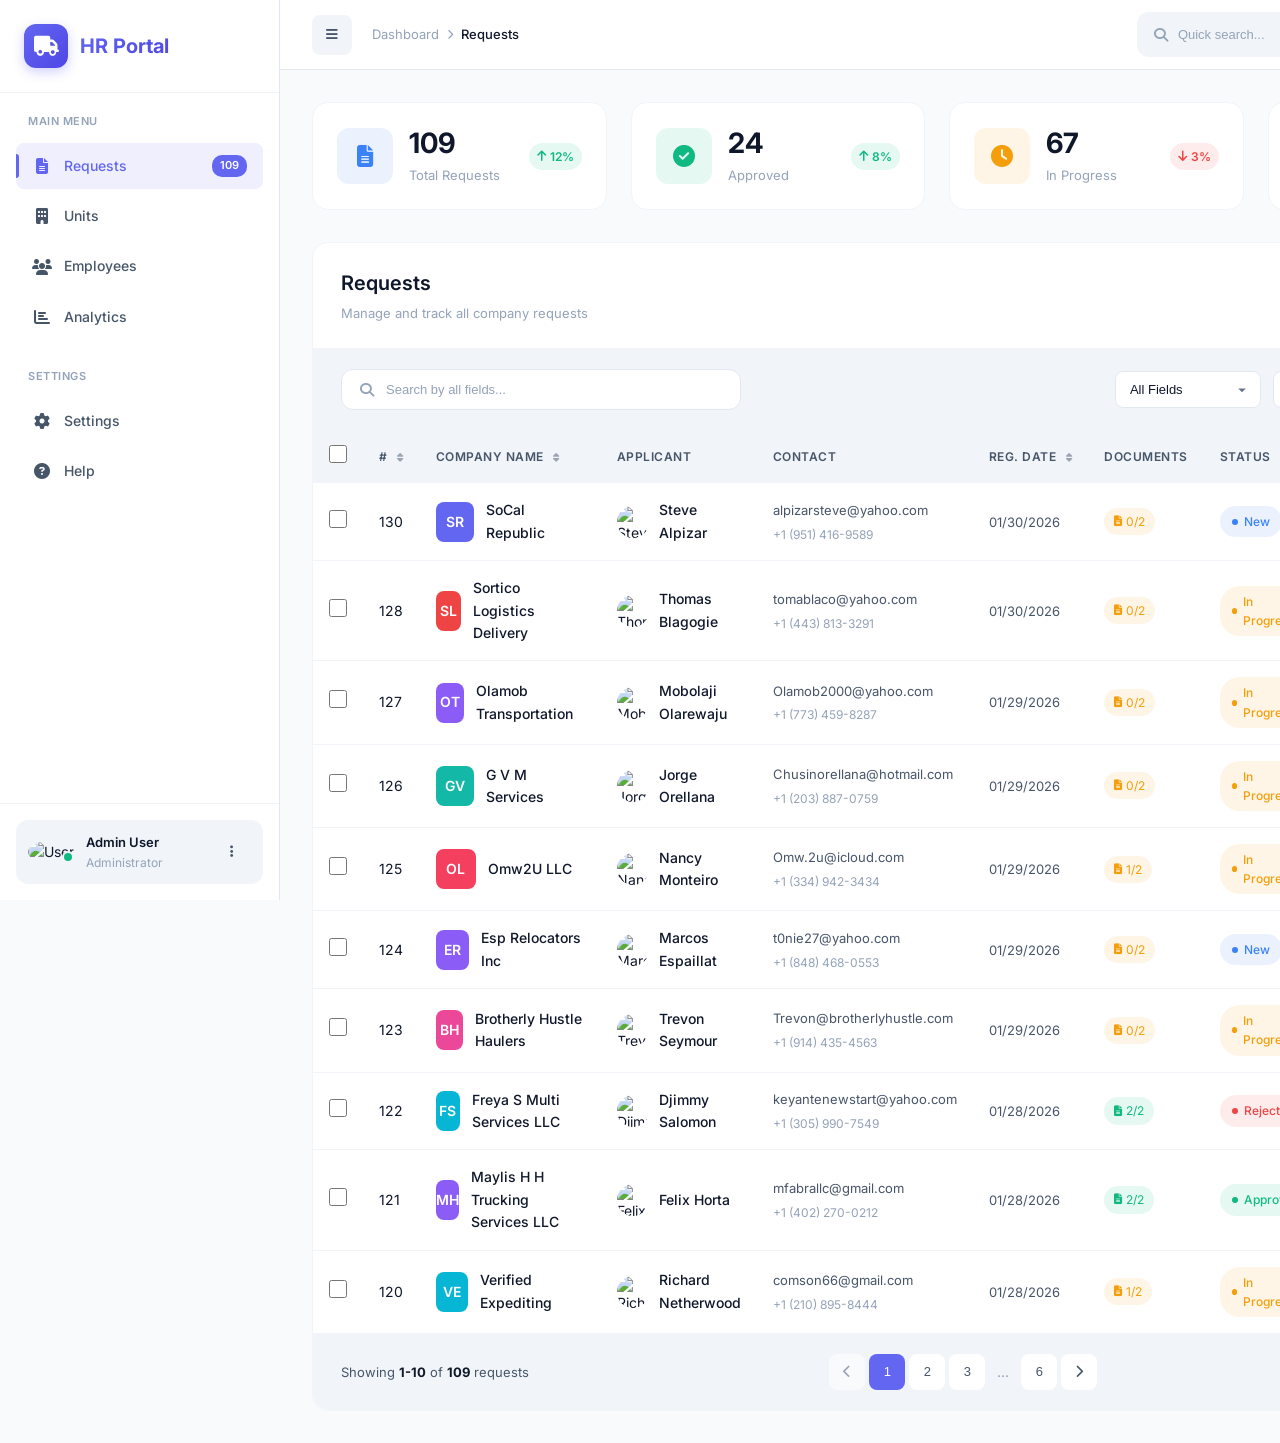
==== index.html @ 3c160573 "Add modern HR Portal UI redesign Created a beautiful, modern HR Portal interface with: - Responsive " ====
<!DOCTYPE html>
<html lang="ru">
<head>
    <meta charset="UTF-8">
    <meta name="viewport" content="width=device-width, initial-scale=1.0">
    <title>HR Portal - Requests Management</title>
    <link rel="stylesheet" href="styles.css">
    <link href="https://fonts.googleapis.com/css2?family=Inter:wght@300;400;500;600;700&display=swap" rel="stylesheet">
    <link rel="stylesheet" href="https://cdnjs.cloudflare.com/ajax/libs/font-awesome/6.4.0/css/all.min.css">
</head>
<body>
    <div class="app-container">
        <!-- Sidebar -->
        <aside class="sidebar">
            <div class="sidebar-header">
                <div class="logo">
                    <div class="logo-icon">
                        <i class="fas fa-truck"></i>
                    </div>
                    <span class="logo-text">HR Portal</span>
                </div>
            </div>

            <nav class="sidebar-nav">
                <div class="nav-section">
                    <span class="nav-section-title">Main Menu</span>
                    <a href="#" class="nav-item active">
                        <i class="fas fa-file-alt"></i>
                        <span>Requests</span>
                        <span class="nav-badge">109</span>
                    </a>
                    <a href="#" class="nav-item">
                        <i class="fas fa-building"></i>
                        <span>Units</span>
                    </a>
                    <a href="#" class="nav-item">
                        <i class="fas fa-users"></i>
                        <span>Employees</span>
                    </a>
                    <a href="#" class="nav-item">
                        <i class="fas fa-chart-bar"></i>
                        <span>Analytics</span>
                    </a>
                </div>

                <div class="nav-section">
                    <span class="nav-section-title">Settings</span>
                    <a href="#" class="nav-item">
                        <i class="fas fa-cog"></i>
                        <span>Settings</span>
                    </a>
                    <a href="#" class="nav-item">
                        <i class="fas fa-question-circle"></i>
                        <span>Help</span>
                    </a>
                </div>
            </nav>

            <div class="sidebar-footer">
                <div class="user-card">
                    <div class="user-avatar">
                        <img src="https://ui-avatars.com/api/?name=Admin+User&background=6366f1&color=fff" alt="User">
                        <span class="status-dot online"></span>
                    </div>
                    <div class="user-info">
                        <span class="user-name">Admin User</span>
                        <span class="user-role">Administrator</span>
                    </div>
                    <button class="btn-icon">
                        <i class="fas fa-ellipsis-v"></i>
                    </button>
                </div>
            </div>
        </aside>

        <!-- Main Content -->
        <main class="main-content">
            <!-- Header -->
            <header class="main-header">
                <div class="header-left">
                    <button class="btn-icon menu-toggle">
                        <i class="fas fa-bars"></i>
                    </button>
                    <div class="breadcrumb">
                        <span>Dashboard</span>
                        <i class="fas fa-chevron-right"></i>
                        <span class="current">Requests</span>
                    </div>
                </div>

                <div class="header-right">
                    <div class="header-search">
                        <i class="fas fa-search"></i>
                        <input type="text" placeholder="Quick search...">
                        <kbd>Ctrl+K</kbd>
                    </div>

                    <button class="btn-icon notification-btn">
                        <i class="fas fa-bell"></i>
                        <span class="notification-dot"></span>
                    </button>

                    <button class="btn-icon">
                        <i class="fas fa-moon"></i>
                    </button>
                </div>
            </header>

            <!-- Page Content -->
            <div class="page-content">
                <!-- Stats Cards -->
                <div class="stats-grid">
                    <div class="stat-card">
                        <div class="stat-icon blue">
                            <i class="fas fa-file-alt"></i>
                        </div>
                        <div class="stat-info">
                            <span class="stat-value">109</span>
                            <span class="stat-label">Total Requests</span>
                        </div>
                        <div class="stat-trend up">
                            <i class="fas fa-arrow-up"></i>
                            <span>12%</span>
                        </div>
                    </div>

                    <div class="stat-card">
                        <div class="stat-icon green">
                            <i class="fas fa-check-circle"></i>
                        </div>
                        <div class="stat-info">
                            <span class="stat-value">24</span>
                            <span class="stat-label">Approved</span>
                        </div>
                        <div class="stat-trend up">
                            <i class="fas fa-arrow-up"></i>
                            <span>8%</span>
                        </div>
                    </div>

                    <div class="stat-card">
                        <div class="stat-icon orange">
                            <i class="fas fa-clock"></i>
                        </div>
                        <div class="stat-info">
                            <span class="stat-value">67</span>
                            <span class="stat-label">In Progress</span>
                        </div>
                        <div class="stat-trend down">
                            <i class="fas fa-arrow-down"></i>
                            <span>3%</span>
                        </div>
                    </div>

                    <div class="stat-card">
                        <div class="stat-icon purple">
                            <i class="fas fa-star"></i>
                        </div>
                        <div class="stat-info">
                            <span class="stat-value">18</span>
                            <span class="stat-label">New Today</span>
                        </div>
                        <div class="stat-trend up">
                            <i class="fas fa-arrow-up"></i>
                            <span>24%</span>
                        </div>
                    </div>
                </div>

                <!-- Table Section -->
                <div class="table-section">
                    <div class="table-header">
                        <div class="table-title">
                            <h2>Requests</h2>
                            <span class="table-subtitle">Manage and track all company requests</span>
                        </div>

                        <div class="table-actions">
                            <button class="btn btn-secondary">
                                <i class="fas fa-download"></i>
                                Export
                            </button>
                            <button class="btn btn-primary">
                                <i class="fas fa-plus"></i>
                                Add Request
                            </button>
                        </div>
                    </div>

                    <!-- Filters -->
                    <div class="table-filters">
                        <div class="search-box">
                            <i class="fas fa-search"></i>
                            <input type="text" placeholder="Search by all fields..." id="searchInput">
                        </div>

                        <div class="filter-group">
                            <div class="filter-select">
                                <select id="fieldFilter">
                                    <option value="all">All Fields</option>
                                    <option value="company">Company Name</option>
                                    <option value="applicant">Applicant Name</option>
                                    <option value="email">Email</option>
                                    <option value="phone">Phone</option>
                                </select>
                            </div>

                            <div class="filter-select">
                                <select id="statusFilter">
                                    <option value="all">All Status</option>
                                    <option value="new">New</option>
                                    <option value="in-progress">In Progress</option>
                                    <option value="approved">Approved</option>
                                    <option value="rejected">Rejected</option>
                                </select>
                            </div>

                            <button class="btn btn-ghost">
                                <i class="fas fa-filter"></i>
                                More Filters
                            </button>
                        </div>
                    </div>

                    <!-- Table -->
                    <div class="table-container">
                        <table class="data-table">
                            <thead>
                                <tr>
                                    <th>
                                        <input type="checkbox" class="checkbox" id="selectAll">
                                    </th>
                                    <th class="sortable" data-sort="id">
                                        # <i class="fas fa-sort"></i>
                                    </th>
                                    <th class="sortable" data-sort="company">
                                        Company Name <i class="fas fa-sort"></i>
                                    </th>
                                    <th>Applicant</th>
                                    <th>Contact</th>
                                    <th class="sortable" data-sort="date">
                                        Reg. Date <i class="fas fa-sort"></i>
                                    </th>
                                    <th>Documents</th>
                                    <th>Status</th>
                                    <th>Assigned</th>
                                    <th>Actions</th>
                                </tr>
                            </thead>
                            <tbody id="tableBody">
                                <!-- Data will be inserted by JavaScript -->
                            </tbody>
                        </table>
                    </div>

                    <!-- Pagination -->
                    <div class="table-pagination">
                        <div class="pagination-info">
                            Showing <strong>1-10</strong> of <strong>109</strong> requests
                        </div>

                        <div class="pagination-controls">
                            <button class="btn-pagination" disabled>
                                <i class="fas fa-chevron-left"></i>
                            </button>
                            <button class="btn-pagination active">1</button>
                            <button class="btn-pagination">2</button>
                            <button class="btn-pagination">3</button>
                            <span class="pagination-ellipsis">...</span>
                            <button class="btn-pagination">6</button>
                            <button class="btn-pagination">
                                <i class="fas fa-chevron-right"></i>
                            </button>
                        </div>

                        <div class="pagination-per-page">
                            <span>Per page:</span>
                            <select>
                                <option>10</option>
                                <option>25</option>
                                <option>50</option>
                                <option>100</option>
                            </select>
                        </div>
                    </div>
                </div>
            </div>
        </main>
    </div>

    <script src="script.js"></script>
</body>
</html>
---- styles.css ----
/* ============================================
   HR Portal - Modern Design System
   ============================================ */

/* CSS Variables */
:root {
    /* Colors */
    --primary: #6366f1;
    --primary-light: #818cf8;
    --primary-dark: #4f46e5;
    --primary-bg: rgba(99, 102, 241, 0.1);

    --secondary: #64748b;
    --secondary-light: #94a3b8;
    --secondary-dark: #475569;

    --success: #10b981;
    --success-bg: rgba(16, 185, 129, 0.1);

    --warning: #f59e0b;
    --warning-bg: rgba(245, 158, 11, 0.1);

    --danger: #ef4444;
    --danger-bg: rgba(239, 68, 68, 0.1);

    --info: #3b82f6;
    --info-bg: rgba(59, 130, 246, 0.1);

    /* Neutrals */
    --bg-primary: #f8fafc;
    --bg-secondary: #ffffff;
    --bg-tertiary: #f1f5f9;

    --text-primary: #0f172a;
    --text-secondary: #475569;
    --text-tertiary: #94a3b8;

    --border-color: #e2e8f0;
    --border-light: #f1f5f9;

    /* Shadows */
    --shadow-sm: 0 1px 2px 0 rgba(0, 0, 0, 0.05);
    --shadow-md: 0 4px 6px -1px rgba(0, 0, 0, 0.1), 0 2px 4px -1px rgba(0, 0, 0, 0.06);
    --shadow-lg: 0 10px 15px -3px rgba(0, 0, 0, 0.1), 0 4px 6px -2px rgba(0, 0, 0, 0.05);
    --shadow-xl: 0 20px 25px -5px rgba(0, 0, 0, 0.1), 0 10px 10px -5px rgba(0, 0, 0, 0.04);

    /* Sizing */
    --sidebar-width: 280px;
    --header-height: 70px;
    --border-radius: 12px;
    --border-radius-sm: 8px;
    --border-radius-lg: 16px;

    /* Transitions */
    --transition-fast: 150ms ease;
    --transition-normal: 250ms ease;
    --transition-slow: 350ms ease;
}

/* Reset & Base */
*, *::before, *::after {
    margin: 0;
    padding: 0;
    box-sizing: border-box;
}

html {
    font-size: 14px;
    scroll-behavior: smooth;
}

body {
    font-family: 'Inter', -apple-system, BlinkMacSystemFont, 'Segoe UI', Roboto, sans-serif;
    background: var(--bg-primary);
    color: var(--text-primary);
    line-height: 1.6;
    -webkit-font-smoothing: antialiased;
    -moz-osx-font-smoothing: grayscale;
}

/* App Container */
.app-container {
    display: flex;
    min-height: 100vh;
}

/* ============================================
   Sidebar
   ============================================ */
.sidebar {
    width: var(--sidebar-width);
    background: var(--bg-secondary);
    border-right: 1px solid var(--border-color);
    display: flex;
    flex-direction: column;
    position: fixed;
    height: 100vh;
    z-index: 100;
    transition: transform var(--transition-normal);
}

.sidebar-header {
    padding: 24px;
    border-bottom: 1px solid var(--border-light);
}

.logo {
    display: flex;
    align-items: center;
    gap: 12px;
}

.logo-icon {
    width: 44px;
    height: 44px;
    background: linear-gradient(135deg, var(--primary), var(--primary-dark));
    border-radius: var(--border-radius);
    display: flex;
    align-items: center;
    justify-content: center;
    color: white;
    font-size: 20px;
    box-shadow: 0 4px 12px rgba(99, 102, 241, 0.3);
}

.logo-text {
    font-size: 20px;
    font-weight: 700;
    background: linear-gradient(135deg, var(--primary), var(--primary-dark));
    -webkit-background-clip: text;
    -webkit-text-fill-color: transparent;
    background-clip: text;
}

/* Sidebar Navigation */
.sidebar-nav {
    flex: 1;
    padding: 20px 16px;
    overflow-y: auto;
}

.nav-section {
    margin-bottom: 28px;
}

.nav-section-title {
    font-size: 11px;
    font-weight: 600;
    text-transform: uppercase;
    letter-spacing: 0.5px;
    color: var(--text-tertiary);
    padding: 0 12px;
    margin-bottom: 12px;
    display: block;
}

.nav-item {
    display: flex;
    align-items: center;
    gap: 12px;
    padding: 12px 16px;
    border-radius: var(--border-radius-sm);
    color: var(--text-secondary);
    text-decoration: none;
    font-weight: 500;
    transition: all var(--transition-fast);
    margin-bottom: 4px;
    position: relative;
}

.nav-item:hover {
    background: var(--bg-tertiary);
    color: var(--text-primary);
}

.nav-item.active {
    background: var(--primary-bg);
    color: var(--primary);
}

.nav-item.active::before {
    content: '';
    position: absolute;
    left: 0;
    top: 50%;
    transform: translateY(-50%);
    width: 3px;
    height: 24px;
    background: var(--primary);
    border-radius: 0 4px 4px 0;
}

.nav-item i {
    width: 20px;
    text-align: center;
    font-size: 16px;
}

.nav-badge {
    margin-left: auto;
    background: var(--primary);
    color: white;
    font-size: 11px;
    font-weight: 600;
    padding: 2px 8px;
    border-radius: 10px;
}

/* Sidebar Footer */
.sidebar-footer {
    padding: 16px;
    border-top: 1px solid var(--border-light);
}

.user-card {
    display: flex;
    align-items: center;
    gap: 12px;
    padding: 12px;
    background: var(--bg-tertiary);
    border-radius: var(--border-radius);
}

.user-avatar {
    position: relative;
}

.user-avatar img {
    width: 40px;
    height: 40px;
    border-radius: 50%;
    object-fit: cover;
}

.status-dot {
    position: absolute;
    bottom: 0;
    right: 0;
    width: 12px;
    height: 12px;
    border-radius: 50%;
    border: 2px solid var(--bg-tertiary);
}

.status-dot.online {
    background: var(--success);
}

.user-info {
    flex: 1;
    display: flex;
    flex-direction: column;
}

.user-name {
    font-weight: 600;
    font-size: 13px;
    color: var(--text-primary);
}

.user-role {
    font-size: 12px;
    color: var(--text-tertiary);
}

/* ============================================
   Main Content
   ============================================ */
.main-content {
    flex: 1;
    margin-left: var(--sidebar-width);
    min-height: 100vh;
    display: flex;
    flex-direction: column;
}

/* Main Header */
.main-header {
    height: var(--header-height);
    background: var(--bg-secondary);
    border-bottom: 1px solid var(--border-color);
    display: flex;
    align-items: center;
    justify-content: space-between;
    padding: 0 32px;
    position: sticky;
    top: 0;
    z-index: 50;
}

.header-left {
    display: flex;
    align-items: center;
    gap: 20px;
}

.menu-toggle {
    display: none;
}

.breadcrumb {
    display: flex;
    align-items: center;
    gap: 8px;
    font-size: 13px;
    color: var(--text-tertiary);
}

.breadcrumb i {
    font-size: 10px;
}

.breadcrumb .current {
    color: var(--text-primary);
    font-weight: 500;
}

.header-right {
    display: flex;
    align-items: center;
    gap: 12px;
}

.header-search {
    display: flex;
    align-items: center;
    gap: 10px;
    background: var(--bg-tertiary);
    padding: 10px 16px;
    border-radius: var(--border-radius);
    border: 1px solid transparent;
    transition: all var(--transition-fast);
}

.header-search:focus-within {
    background: var(--bg-secondary);
    border-color: var(--primary);
    box-shadow: 0 0 0 3px var(--primary-bg);
}

.header-search i {
    color: var(--text-tertiary);
}

.header-search input {
    border: none;
    background: none;
    outline: none;
    font-size: 13px;
    width: 200px;
    color: var(--text-primary);
}

.header-search input::placeholder {
    color: var(--text-tertiary);
}

.header-search kbd {
    background: var(--bg-secondary);
    border: 1px solid var(--border-color);
    padding: 2px 6px;
    border-radius: 4px;
    font-size: 11px;
    color: var(--text-tertiary);
}

/* Buttons */
.btn-icon {
    width: 40px;
    height: 40px;
    border: none;
    background: var(--bg-tertiary);
    border-radius: var(--border-radius-sm);
    color: var(--text-secondary);
    cursor: pointer;
    display: flex;
    align-items: center;
    justify-content: center;
    transition: all var(--transition-fast);
    position: relative;
}

.btn-icon:hover {
    background: var(--border-color);
    color: var(--text-primary);
}

.notification-btn .notification-dot {
    position: absolute;
    top: 8px;
    right: 8px;
    width: 8px;
    height: 8px;
    background: var(--danger);
    border-radius: 50%;
    border: 2px solid var(--bg-secondary);
}

.btn {
    display: inline-flex;
    align-items: center;
    gap: 8px;
    padding: 10px 20px;
    border-radius: var(--border-radius-sm);
    font-size: 13px;
    font-weight: 500;
    cursor: pointer;
    border: none;
    transition: all var(--transition-fast);
}

.btn-primary {
    background: linear-gradient(135deg, var(--primary), var(--primary-dark));
    color: white;
    box-shadow: 0 4px 12px rgba(99, 102, 241, 0.3);
}

.btn-primary:hover {
    transform: translateY(-1px);
    box-shadow: 0 6px 16px rgba(99, 102, 241, 0.4);
}

.btn-secondary {
    background: var(--bg-secondary);
    color: var(--text-secondary);
    border: 1px solid var(--border-color);
}

.btn-secondary:hover {
    background: var(--bg-tertiary);
    color: var(--text-primary);
}

.btn-ghost {
    background: transparent;
    color: var(--text-secondary);
}

.btn-ghost:hover {
    background: var(--bg-tertiary);
    color: var(--text-primary);
}

/* ============================================
   Page Content
   ============================================ */
.page-content {
    flex: 1;
    padding: 32px;
}

/* Stats Grid */
.stats-grid {
    display: grid;
    grid-template-columns: repeat(4, 1fr);
    gap: 24px;
    margin-bottom: 32px;
}

.stat-card {
    background: var(--bg-secondary);
    border-radius: var(--border-radius-lg);
    padding: 24px;
    display: flex;
    align-items: center;
    gap: 16px;
    border: 1px solid var(--border-light);
    transition: all var(--transition-fast);
}

.stat-card:hover {
    transform: translateY(-2px);
    box-shadow: var(--shadow-lg);
    border-color: transparent;
}

.stat-icon {
    width: 56px;
    height: 56px;
    border-radius: var(--border-radius);
    display: flex;
    align-items: center;
    justify-content: center;
    font-size: 22px;
}

.stat-icon.blue {
    background: var(--info-bg);
    color: var(--info);
}

.stat-icon.green {
    background: var(--success-bg);
    color: var(--success);
}

.stat-icon.orange {
    background: var(--warning-bg);
    color: var(--warning);
}

.stat-icon.purple {
    background: var(--primary-bg);
    color: var(--primary);
}

.stat-info {
    flex: 1;
    display: flex;
    flex-direction: column;
}

.stat-value {
    font-size: 28px;
    font-weight: 700;
    color: var(--text-primary);
    line-height: 1.2;
}

.stat-label {
    font-size: 13px;
    color: var(--text-tertiary);
    margin-top: 4px;
}

.stat-trend {
    display: flex;
    align-items: center;
    gap: 4px;
    font-size: 12px;
    font-weight: 600;
    padding: 4px 8px;
    border-radius: 20px;
}

.stat-trend.up {
    background: var(--success-bg);
    color: var(--success);
}

.stat-trend.down {
    background: var(--danger-bg);
    color: var(--danger);
}

/* ============================================
   Table Section
   ============================================ */
.table-section {
    background: var(--bg-secondary);
    border-radius: var(--border-radius-lg);
    border: 1px solid var(--border-light);
    overflow: hidden;
}

.table-header {
    display: flex;
    justify-content: space-between;
    align-items: center;
    padding: 24px 28px;
    border-bottom: 1px solid var(--border-light);
}

.table-title h2 {
    font-size: 20px;
    font-weight: 600;
    color: var(--text-primary);
}

.table-subtitle {
    font-size: 13px;
    color: var(--text-tertiary);
    margin-top: 4px;
    display: block;
}

.table-actions {
    display: flex;
    gap: 12px;
}

/* Filters */
.table-filters {
    display: flex;
    align-items: center;
    justify-content: space-between;
    padding: 20px 28px;
    background: var(--bg-tertiary);
    border-bottom: 1px solid var(--border-light);
}

.search-box {
    display: flex;
    align-items: center;
    gap: 12px;
    background: var(--bg-secondary);
    padding: 12px 18px;
    border-radius: var(--border-radius);
    border: 1px solid var(--border-color);
    flex: 1;
    max-width: 400px;
    transition: all var(--transition-fast);
}

.search-box:focus-within {
    border-color: var(--primary);
    box-shadow: 0 0 0 3px var(--primary-bg);
}

.search-box i {
    color: var(--text-tertiary);
}

.search-box input {
    border: none;
    background: none;
    outline: none;
    flex: 1;
    font-size: 13px;
    color: var(--text-primary);
}

.search-box input::placeholder {
    color: var(--text-tertiary);
}

.filter-group {
    display: flex;
    align-items: center;
    gap: 12px;
}

.filter-select select {
    padding: 10px 36px 10px 14px;
    border: 1px solid var(--border-color);
    border-radius: var(--border-radius-sm);
    background: var(--bg-secondary);
    font-size: 13px;
    color: var(--text-primary);
    cursor: pointer;
    appearance: none;
    background-image: url("data:image/svg+xml,%3Csvg xmlns='http://www.w3.org/2000/svg' width='12' height='12' fill='%2364748b' viewBox='0 0 16 16'%3E%3Cpath d='M8 11L3 6h10l-5 5z'/%3E%3C/svg%3E");
    background-repeat: no-repeat;
    background-position: right 12px center;
    transition: all var(--transition-fast);
}

.filter-select select:hover {
    border-color: var(--primary);
}

.filter-select select:focus {
    outline: none;
    border-color: var(--primary);
    box-shadow: 0 0 0 3px var(--primary-bg);
}

/* Table */
.table-container {
    overflow-x: auto;
}

.data-table {
    width: 100%;
    border-collapse: collapse;
}

.data-table th {
    background: var(--bg-tertiary);
    padding: 14px 16px;
    text-align: left;
    font-weight: 600;
    font-size: 12px;
    color: var(--text-secondary);
    text-transform: uppercase;
    letter-spacing: 0.5px;
    white-space: nowrap;
    border-bottom: 1px solid var(--border-light);
}

.data-table th.sortable {
    cursor: pointer;
    user-select: none;
    transition: color var(--transition-fast);
}

.data-table th.sortable:hover {
    color: var(--primary);
}

.data-table th.sortable i {
    margin-left: 6px;
    font-size: 10px;
    opacity: 0.5;
}

.data-table td {
    padding: 16px;
    border-bottom: 1px solid var(--border-light);
    vertical-align: middle;
}

.data-table tbody tr {
    transition: background var(--transition-fast);
}

.data-table tbody tr:hover {
    background: var(--bg-tertiary);
}

.data-table tbody tr:last-child td {
    border-bottom: none;
}

/* Checkbox */
.checkbox {
    width: 18px;
    height: 18px;
    border: 2px solid var(--border-color);
    border-radius: 4px;
    cursor: pointer;
    accent-color: var(--primary);
}

/* Company Cell */
.company-cell {
    display: flex;
    align-items: center;
    gap: 12px;
}

.company-avatar {
    width: 40px;
    height: 40px;
    border-radius: var(--border-radius-sm);
    display: flex;
    align-items: center;
    justify-content: center;
    font-weight: 600;
    font-size: 14px;
    color: white;
}

.company-name {
    font-weight: 500;
    color: var(--text-primary);
}

/* Applicant Cell */
.applicant-cell {
    display: flex;
    align-items: center;
    gap: 10px;
}

.applicant-avatar {
    width: 32px;
    height: 32px;
    border-radius: 50%;
    object-fit: cover;
}

.applicant-name {
    font-weight: 500;
    color: var(--text-primary);
}

/* Contact Cell */
.contact-cell {
    display: flex;
    flex-direction: column;
    gap: 4px;
}

.contact-email {
    font-size: 13px;
    color: var(--text-secondary);
}

.contact-phone {
    font-size: 12px;
    color: var(--text-tertiary);
}

/* Date Cell */
.date-cell {
    color: var(--text-secondary);
    font-size: 13px;
}

/* Documents Cell */
.docs-cell {
    display: flex;
    align-items: center;
    gap: 8px;
}

.docs-badge {
    display: flex;
    align-items: center;
    gap: 4px;
    padding: 4px 10px;
    background: var(--bg-tertiary);
    border-radius: 20px;
    font-size: 12px;
    color: var(--text-secondary);
}

.docs-badge i {
    font-size: 11px;
}

.docs-badge.complete {
    background: var(--success-bg);
    color: var(--success);
}

.docs-badge.incomplete {
    background: var(--warning-bg);
    color: var(--warning);
}

/* Status Badge */
.status-badge {
    display: inline-flex;
    align-items: center;
    gap: 6px;
    padding: 6px 12px;
    border-radius: 20px;
    font-size: 12px;
    font-weight: 500;
}

.status-badge.new {
    background: var(--info-bg);
    color: var(--info);
}

.status-badge.in-progress {
    background: var(--warning-bg);
    color: var(--warning);
}

.status-badge.approved {
    background: var(--success-bg);
    color: var(--success);
}

.status-badge.rejected {
    background: var(--danger-bg);
    color: var(--danger);
}

.status-badge .status-dot {
    width: 6px;
    height: 6px;
    border-radius: 50%;
    background: currentColor;
    position: static;
    border: none;
}

/* Assigned Cell */
.assigned-cell {
    display: flex;
    align-items: center;
}

.assigned-avatar {
    width: 28px;
    height: 28px;
    border-radius: 50%;
    border: 2px solid var(--bg-secondary);
    margin-left: -8px;
}

.assigned-avatar:first-child {
    margin-left: 0;
}

.assigned-badge {
    display: flex;
    align-items: center;
    gap: 4px;
    font-size: 11px;
    font-weight: 600;
    padding: 4px 8px;
    border-radius: 20px;
}

.assigned-badge.ba {
    background: var(--info-bg);
    color: var(--info);
}

.assigned-badge.kd {
    background: var(--success-bg);
    color: var(--success);
}

/* Actions */
.actions-cell {
    display: flex;
    align-items: center;
    gap: 4px;
}

.action-btn {
    width: 32px;
    height: 32px;
    border: none;
    background: transparent;
    border-radius: var(--border-radius-sm);
    color: var(--text-tertiary);
    cursor: pointer;
    display: flex;
    align-items: center;
    justify-content: center;
    transition: all var(--transition-fast);
}

.action-btn:hover {
    background: var(--bg-tertiary);
    color: var(--primary);
}

.action-btn.delete:hover {
    background: var(--danger-bg);
    color: var(--danger);
}

/* Pagination */
.table-pagination {
    display: flex;
    align-items: center;
    justify-content: space-between;
    padding: 20px 28px;
    border-top: 1px solid var(--border-light);
    background: var(--bg-tertiary);
}

.pagination-info {
    font-size: 13px;
    color: var(--text-secondary);
}

.pagination-info strong {
    color: var(--text-primary);
}

.pagination-controls {
    display: flex;
    align-items: center;
    gap: 4px;
}

.btn-pagination {
    min-width: 36px;
    height: 36px;
    border: none;
    background: var(--bg-secondary);
    border-radius: var(--border-radius-sm);
    color: var(--text-secondary);
    font-size: 13px;
    font-weight: 500;
    cursor: pointer;
    display: flex;
    align-items: center;
    justify-content: center;
    transition: all var(--transition-fast);
}

.btn-pagination:hover:not(:disabled) {
    background: var(--primary-bg);
    color: var(--primary);
}

.btn-pagination.active {
    background: var(--primary);
    color: white;
}

.btn-pagination:disabled {
    opacity: 0.5;
    cursor: not-allowed;
}

.pagination-ellipsis {
    padding: 0 8px;
    color: var(--text-tertiary);
}

.pagination-per-page {
    display: flex;
    align-items: center;
    gap: 8px;
    font-size: 13px;
    color: var(--text-secondary);
}

.pagination-per-page select {
    padding: 6px 12px;
    border: 1px solid var(--border-color);
    border-radius: var(--border-radius-sm);
    background: var(--bg-secondary);
    font-size: 13px;
    cursor: pointer;
}

/* ============================================
   Responsive Design
   ============================================ */
@media (max-width: 1200px) {
    .stats-grid {
        grid-template-columns: repeat(2, 1fr);
    }
}

@media (max-width: 992px) {
    .sidebar {
        transform: translateX(-100%);
    }

    .sidebar.open {
        transform: translateX(0);
    }

    .main-content {
        margin-left: 0;
    }

    .menu-toggle {
        display: flex;
    }

    .header-search {
        display: none;
    }
}

@media (max-width: 768px) {
    .stats-grid {
        grid-template-columns: 1fr;
    }

    .table-header {
        flex-direction: column;
        align-items: flex-start;
        gap: 16px;
    }

    .table-filters {
        flex-direction: column;
        gap: 16px;
    }

    .search-box {
        max-width: 100%;
    }

    .filter-group {
        flex-wrap: wrap;
    }

    .table-pagination {
        flex-direction: column;
        gap: 16px;
        text-align: center;
    }
}

/* ============================================
   Animations
   ============================================ */
@keyframes fadeIn {
    from {
        opacity: 0;
        transform: translateY(10px);
    }
    to {
        opacity: 1;
        transform: translateY(0);
    }
}

.stat-card,
.table-section {
    animation: fadeIn 0.4s ease-out;
}

.data-table tbody tr {
    animation: fadeIn 0.3s ease-out;
}

.data-table tbody tr:nth-child(1) { animation-delay: 0.05s; }
.data-table tbody tr:nth-child(2) { animation-delay: 0.1s; }
.data-table tbody tr:nth-child(3) { animation-delay: 0.15s; }
.data-table tbody tr:nth-child(4) { animation-delay: 0.2s; }
.data-table tbody tr:nth-child(5) { animation-delay: 0.25s; }
.data-table tbody tr:nth-child(6) { animation-delay: 0.3s; }
.data-table tbody tr:nth-child(7) { animation-delay: 0.35s; }
.data-table tbody tr:nth-child(8) { animation-delay: 0.4s; }
.data-table tbody tr:nth-child(9) { animation-delay: 0.45s; }
.data-table tbody tr:nth-child(10) { animation-delay: 0.5s; }

/* Skeleton Loading */
.skeleton {
    background: linear-gradient(90deg, var(--bg-tertiary) 25%, var(--border-light) 50%, var(--bg-tertiary) 75%);
    background-size: 200% 100%;
    animation: shimmer 1.5s infinite;
    border-radius: 4px;
}

@keyframes shimmer {
    0% {
        background-position: 200% 0;
    }
    100% {
        background-position: -200% 0;
    }
}

/* Tooltip */
[data-tooltip] {
    position: relative;
}

[data-tooltip]::after {
    content: attr(data-tooltip);
    position: absolute;
    bottom: 100%;
    left: 50%;
    transform: translateX(-50%);
    padding: 6px 10px;
    background: var(--text-primary);
    color: white;
    font-size: 11px;
    border-radius: 4px;
    white-space: nowrap;
    opacity: 0;
    visibility: hidden;
    transition: all var(--transition-fast);
}

[data-tooltip]:hover::after {
    opacity: 1;
    visibility: visible;
    bottom: calc(100% + 8px);
}
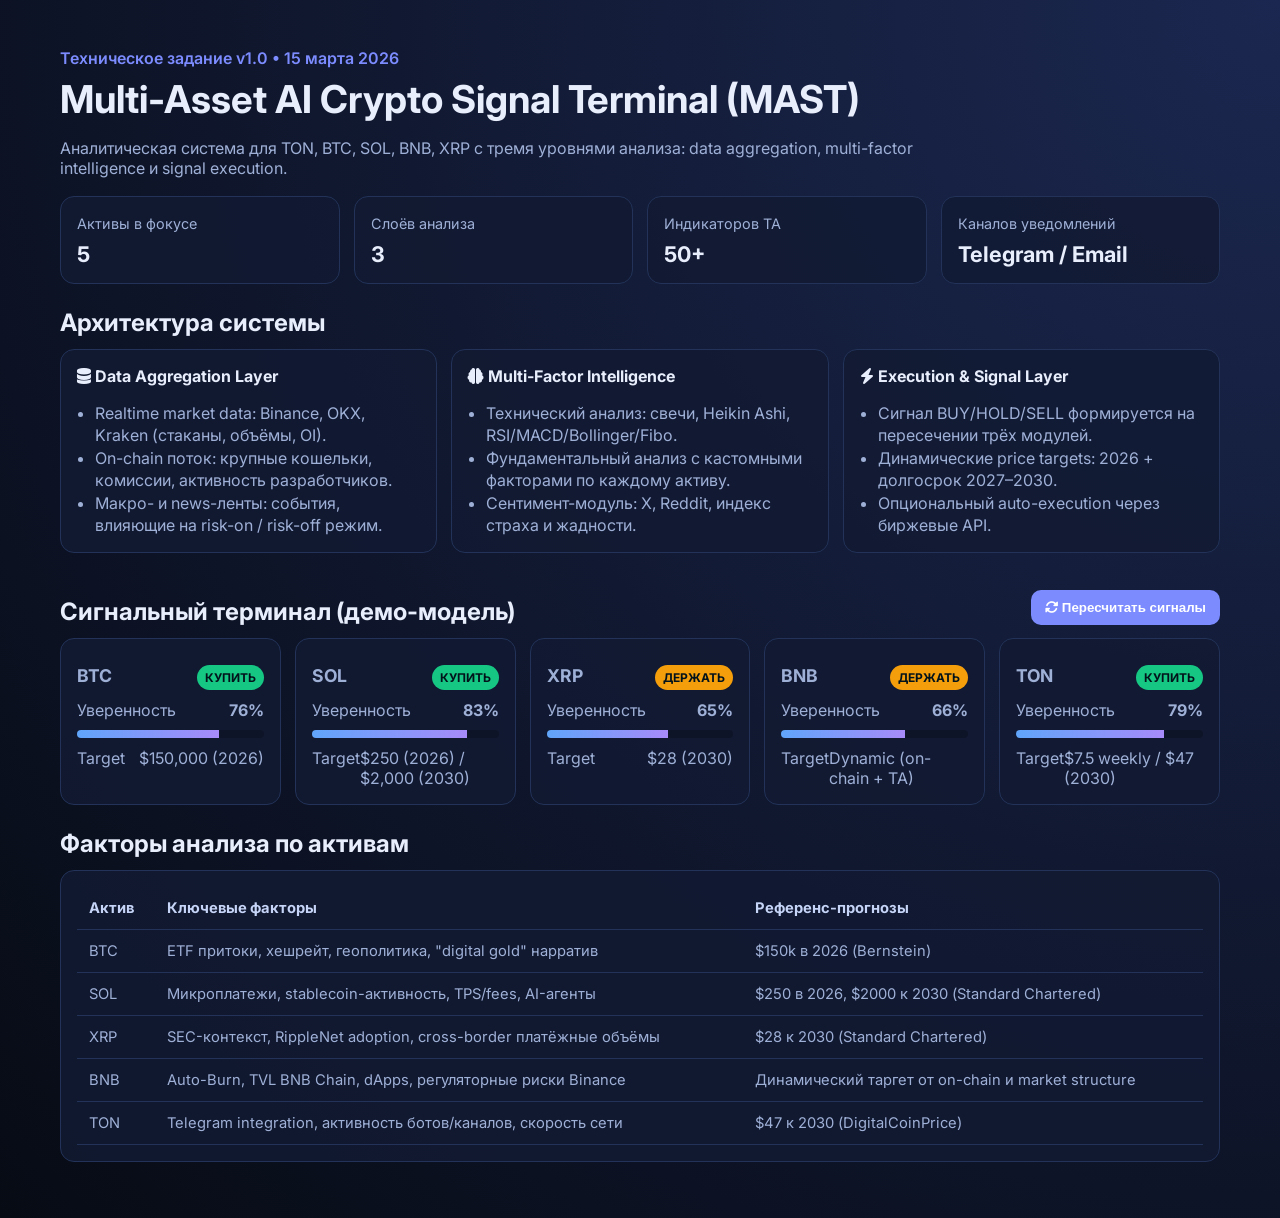
==== commit e9e83e91: "feat: add MAST crypto signal terminal specification UI" ====
--- a/index.html
+++ b/index.html
@@ -1,293 +1,121 @@
 <!DOCTYPE html>
 <html lang="ru">
 <head>
-    <meta charset="UTF-8">
-    <meta name="viewport" content="width=device-width, initial-scale=1.0">
-    <title>HR Portal - Requests Management</title>
-    <link rel="stylesheet" href="styles.css">
-    <link href="https://fonts.googleapis.com/css2?family=Inter:wght@300;400;500;600;700&display=swap" rel="stylesheet">
-    <link rel="stylesheet" href="https://cdnjs.cloudflare.com/ajax/libs/font-awesome/6.4.0/css/all.min.css">
+  <meta charset="UTF-8">
+  <meta name="viewport" content="width=device-width, initial-scale=1.0">
+  <title>MAST — Multi-Asset AI Crypto Signal Terminal</title>
+  <link rel="stylesheet" href="styles.css">
+  <link href="https://fonts.googleapis.com/css2?family=Inter:wght@400;500;600;700;800&display=swap" rel="stylesheet">
+  <link rel="stylesheet" href="https://cdnjs.cloudflare.com/ajax/libs/font-awesome/6.4.0/css/all.min.css">
 </head>
 <body>
-    <div class="app-container">
-        <!-- Sidebar -->
-        <aside class="sidebar">
-            <div class="sidebar-header">
-                <div class="logo">
-                    <div class="logo-icon">
-                        <i class="fas fa-truck"></i>
-                    </div>
-                    <span class="logo-text">HR Portal</span>
-                </div>
-            </div>
+  <div class="container">
+    <header class="hero">
+      <p class="eyebrow">Техническое задание v1.0 • 15 марта 2026</p>
+      <h1>Multi-Asset AI Crypto Signal Terminal (MAST)</h1>
+      <p class="subtitle">Аналитическая система для TON, BTC, SOL, BNB, XRP с тремя уровнями анализа: data aggregation, multi-factor intelligence и signal execution.</p>
+    </header>
 
-            <nav class="sidebar-nav">
-                <div class="nav-section">
-                    <span class="nav-section-title">Main Menu</span>
-                    <a href="#" class="nav-item active">
-                        <i class="fas fa-file-alt"></i>
-                        <span>Requests</span>
-                        <span class="nav-badge">109</span>
-                    </a>
-                    <a href="#" class="nav-item">
-                        <i class="fas fa-building"></i>
-                        <span>Units</span>
-                    </a>
-                    <a href="#" class="nav-item">
-                        <i class="fas fa-users"></i>
-                        <span>Employees</span>
-                    </a>
-                    <a href="#" class="nav-item">
-                        <i class="fas fa-chart-bar"></i>
-                        <span>Analytics</span>
-                    </a>
-                </div>
+    <section class="grid stats" aria-label="Ключевые метрики">
+      <article class="card metric">
+        <span>Активы в фокусе</span>
+        <strong>5</strong>
+      </article>
+      <article class="card metric">
+        <span>Слоёв анализа</span>
+        <strong>3</strong>
+      </article>
+      <article class="card metric">
+        <span>Индикаторов TA</span>
+        <strong>50+</strong>
+      </article>
+      <article class="card metric">
+        <span>Каналов уведомлений</span>
+        <strong>Telegram / Email</strong>
+      </article>
+    </section>
 
-                <div class="nav-section">
-                    <span class="nav-section-title">Settings</span>
-                    <a href="#" class="nav-item">
-                        <i class="fas fa-cog"></i>
-                        <span>Settings</span>
-                    </a>
-                    <a href="#" class="nav-item">
-                        <i class="fas fa-question-circle"></i>
-                        <span>Help</span>
-                    </a>
-                </div>
-            </nav>
+    <section class="section">
+      <h2>Архитектура системы</h2>
+      <div class="grid architecture">
+        <article class="card">
+          <h3><i class="fas fa-database"></i> Data Aggregation Layer</h3>
+          <ul>
+            <li>Realtime market data: Binance, OKX, Kraken (стаканы, объёмы, OI).</li>
+            <li>On-chain поток: крупные кошельки, комиссии, активность разработчиков.</li>
+            <li>Макро- и news-ленты: события, влияющие на risk-on / risk-off режим.</li>
+          </ul>
+        </article>
+        <article class="card">
+          <h3><i class="fas fa-brain"></i> Multi-Factor Intelligence</h3>
+          <ul>
+            <li>Технический анализ: свечи, Heikin Ashi, RSI/MACD/Bollinger/Fibo.</li>
+            <li>Фундаментальный анализ с кастомными факторами по каждому активу.</li>
+            <li>Сентимент-модуль: X, Reddit, индекс страха и жадности.</li>
+          </ul>
+        </article>
+        <article class="card">
+          <h3><i class="fas fa-bolt"></i> Execution & Signal Layer</h3>
+          <ul>
+            <li>Сигнал BUY/HOLD/SELL формируется на пересечении трёх модулей.</li>
+            <li>Динамические price targets: 2026 + долгосрок 2027–2030.</li>
+            <li>Опциональный auto-execution через биржевые API.</li>
+          </ul>
+        </article>
+      </div>
+    </section>
 
-            <div class="sidebar-footer">
-                <div class="user-card">
-                    <div class="user-avatar">
-                        <img src="https://ui-avatars.com/api/?name=Admin+User&background=6366f1&color=fff" alt="User">
-                        <span class="status-dot online"></span>
-                    </div>
-                    <div class="user-info">
-                        <span class="user-name">Admin User</span>
-                        <span class="user-role">Administrator</span>
-                    </div>
-                    <button class="btn-icon">
-                        <i class="fas fa-ellipsis-v"></i>
-                    </button>
-                </div>
-            </div>
-        </aside>
+    <section class="section">
+      <div class="section-head">
+        <h2>Сигнальный терминал (демо-модель)</h2>
+        <button id="recalcBtn" class="btn"><i class="fas fa-rotate"></i> Пересчитать сигналы</button>
+      </div>
+      <div id="signalGrid" class="grid signals"></div>
+    </section>
 
-        <!-- Main Content -->
-        <main class="main-content">
-            <!-- Header -->
-            <header class="main-header">
-                <div class="header-left">
-                    <button class="btn-icon menu-toggle">
-                        <i class="fas fa-bars"></i>
-                    </button>
-                    <div class="breadcrumb">
-                        <span>Dashboard</span>
-                        <i class="fas fa-chevron-right"></i>
-                        <span class="current">Requests</span>
-                    </div>
-                </div>
+    <section class="section">
+      <h2>Факторы анализа по активам</h2>
+      <div class="table-wrap card">
+        <table>
+          <thead>
+            <tr>
+              <th>Актив</th>
+              <th>Ключевые факторы</th>
+              <th>Референс-прогнозы</th>
+            </tr>
+          </thead>
+          <tbody>
+            <tr>
+              <td>BTC</td>
+              <td>ETF притоки, хешрейт, геополитика, "digital gold" нарратив</td>
+              <td>$150k в 2026 (Bernstein)</td>
+            </tr>
+            <tr>
+              <td>SOL</td>
+              <td>Микроплатежи, stablecoin-активность, TPS/fees, AI-агенты</td>
+              <td>$250 в 2026, $2000 к 2030 (Standard Chartered)</td>
+            </tr>
+            <tr>
+              <td>XRP</td>
+              <td>SEC-контекст, RippleNet adoption, cross-border платёжные объёмы</td>
+              <td>$28 к 2030 (Standard Chartered)</td>
+            </tr>
+            <tr>
+              <td>BNB</td>
+              <td>Auto-Burn, TVL BNB Chain, dApps, регуляторные риски Binance</td>
+              <td>Динамический таргет от on-chain и market structure</td>
+            </tr>
+            <tr>
+              <td>TON</td>
+              <td>Telegram integration, активность ботов/каналов, скорость сети</td>
+              <td>$47 к 2030 (DigitalCoinPrice)</td>
+            </tr>
+          </tbody>
+        </table>
+      </div>
+    </section>
+  </div>
 
-                <div class="header-right">
-                    <div class="header-search">
-                        <i class="fas fa-search"></i>
-                        <input type="text" placeholder="Quick search...">
-                        <kbd>Ctrl+K</kbd>
-                    </div>
-
-                    <button class="btn-icon notification-btn">
-                        <i class="fas fa-bell"></i>
-                        <span class="notification-dot"></span>
-                    </button>
-
-                    <button class="btn-icon">
-                        <i class="fas fa-moon"></i>
-                    </button>
-                </div>
-            </header>
-
-            <!-- Page Content -->
-            <div class="page-content">
-                <!-- Stats Cards -->
-                <div class="stats-grid">
-                    <div class="stat-card">
-                        <div class="stat-icon blue">
-                            <i class="fas fa-file-alt"></i>
-                        </div>
-                        <div class="stat-info">
-                            <span class="stat-value">109</span>
-                            <span class="stat-label">Total Requests</span>
-                        </div>
-                        <div class="stat-trend up">
-                            <i class="fas fa-arrow-up"></i>
-                            <span>12%</span>
-                        </div>
-                    </div>
-
-                    <div class="stat-card">
-                        <div class="stat-icon green">
-                            <i class="fas fa-check-circle"></i>
-                        </div>
-                        <div class="stat-info">
-                            <span class="stat-value">24</span>
-                            <span class="stat-label">Approved</span>
-                        </div>
-                        <div class="stat-trend up">
-                            <i class="fas fa-arrow-up"></i>
-                            <span>8%</span>
-                        </div>
-                    </div>
-
-                    <div class="stat-card">
-                        <div class="stat-icon orange">
-                            <i class="fas fa-clock"></i>
-                        </div>
-                        <div class="stat-info">
-                            <span class="stat-value">67</span>
-                            <span class="stat-label">In Progress</span>
-                        </div>
-                        <div class="stat-trend down">
-                            <i class="fas fa-arrow-down"></i>
-                            <span>3%</span>
-                        </div>
-                    </div>
-
-                    <div class="stat-card">
-                        <div class="stat-icon purple">
-                            <i class="fas fa-star"></i>
-                        </div>
-                        <div class="stat-info">
-                            <span class="stat-value">18</span>
-                            <span class="stat-label">New Today</span>
-                        </div>
-                        <div class="stat-trend up">
-                            <i class="fas fa-arrow-up"></i>
-                            <span>24%</span>
-                        </div>
-                    </div>
-                </div>
-
-                <!-- Table Section -->
-                <div class="table-section">
-                    <div class="table-header">
-                        <div class="table-title">
-                            <h2>Requests</h2>
-                            <span class="table-subtitle">Manage and track all company requests</span>
-                        </div>
-
-                        <div class="table-actions">
-                            <button class="btn btn-secondary">
-                                <i class="fas fa-download"></i>
-                                Export
-                            </button>
-                            <button class="btn btn-primary">
-                                <i class="fas fa-plus"></i>
-                                Add Request
-                            </button>
-                        </div>
-                    </div>
-
-                    <!-- Filters -->
-                    <div class="table-filters">
-                        <div class="search-box">
-                            <i class="fas fa-search"></i>
-                            <input type="text" placeholder="Search by all fields..." id="searchInput">
-                        </div>
-
-                        <div class="filter-group">
-                            <div class="filter-select">
-                                <select id="fieldFilter">
-                                    <option value="all">All Fields</option>
-                                    <option value="company">Company Name</option>
-                                    <option value="applicant">Applicant Name</option>
-                                    <option value="email">Email</option>
-                                    <option value="phone">Phone</option>
-                                </select>
-                            </div>
-
-                            <div class="filter-select">
-                                <select id="statusFilter">
-                                    <option value="all">All Status</option>
-                                    <option value="new">New</option>
-                                    <option value="in-progress">In Progress</option>
-                                    <option value="approved">Approved</option>
-                                    <option value="rejected">Rejected</option>
-                                </select>
-                            </div>
-
-                            <button class="btn btn-ghost">
-                                <i class="fas fa-filter"></i>
-                                More Filters
-                            </button>
-                        </div>
-                    </div>
-
-                    <!-- Table -->
-                    <div class="table-container">
-                        <table class="data-table">
-                            <thead>
-                                <tr>
-                                    <th>
-                                        <input type="checkbox" class="checkbox" id="selectAll">
-                                    </th>
-                                    <th class="sortable" data-sort="id">
-                                        # <i class="fas fa-sort"></i>
-                                    </th>
-                                    <th class="sortable" data-sort="company">
-                                        Company Name <i class="fas fa-sort"></i>
-                                    </th>
-                                    <th>Applicant</th>
-                                    <th>Contact</th>
-                                    <th class="sortable" data-sort="date">
-                                        Reg. Date <i class="fas fa-sort"></i>
-                                    </th>
-                                    <th>Documents</th>
-                                    <th>Status</th>
-                                    <th>Assigned</th>
-                                    <th>Actions</th>
-                                </tr>
-                            </thead>
-                            <tbody id="tableBody">
-                                <!-- Data will be inserted by JavaScript -->
-                            </tbody>
-                        </table>
-                    </div>
-
-                    <!-- Pagination -->
-                    <div class="table-pagination">
-                        <div class="pagination-info">
-                            Showing <strong>1-10</strong> of <strong>109</strong> requests
-                        </div>
-
-                        <div class="pagination-controls">
-                            <button class="btn-pagination" disabled>
-                                <i class="fas fa-chevron-left"></i>
-                            </button>
-                            <button class="btn-pagination active">1</button>
-                            <button class="btn-pagination">2</button>
-                            <button class="btn-pagination">3</button>
-                            <span class="pagination-ellipsis">...</span>
-                            <button class="btn-pagination">6</button>
-                            <button class="btn-pagination">
-                                <i class="fas fa-chevron-right"></i>
-                            </button>
-                        </div>
-
-                        <div class="pagination-per-page">
-                            <span>Per page:</span>
-                            <select>
-                                <option>10</option>
-                                <option>25</option>
-                                <option>50</option>
-                                <option>100</option>
-                            </select>
-                        </div>
-                    </div>
-                </div>
-            </div>
-        </main>
-    </div>
-
-    <script src="script.js"></script>
+  <script src="script.js"></script>
 </body>
 </html>
--- a/styles.css
+++ b/styles.css
@@ -1,1149 +1,182 @@
-/* ============================================
-   HR Portal - Modern Design System
-   ============================================ */
-
-/* CSS Variables */
 :root {
-    /* Colors */
-    --primary: #6366f1;
-    --primary-light: #818cf8;
-    --primary-dark: #4f46e5;
-    --primary-bg: rgba(99, 102, 241, 0.1);
-
-    --secondary: #64748b;
-    --secondary-light: #94a3b8;
-    --secondary-dark: #475569;
-
-    --success: #10b981;
-    --success-bg: rgba(16, 185, 129, 0.1);
-
-    --warning: #f59e0b;
-    --warning-bg: rgba(245, 158, 11, 0.1);
-
-    --danger: #ef4444;
-    --danger-bg: rgba(239, 68, 68, 0.1);
-
-    --info: #3b82f6;
-    --info-bg: rgba(59, 130, 246, 0.1);
-
-    /* Neutrals */
-    --bg-primary: #f8fafc;
-    --bg-secondary: #ffffff;
-    --bg-tertiary: #f1f5f9;
-
-    --text-primary: #0f172a;
-    --text-secondary: #475569;
-    --text-tertiary: #94a3b8;
-
-    --border-color: #e2e8f0;
-    --border-light: #f1f5f9;
-
-    /* Shadows */
-    --shadow-sm: 0 1px 2px 0 rgba(0, 0, 0, 0.05);
-    --shadow-md: 0 4px 6px -1px rgba(0, 0, 0, 0.1), 0 2px 4px -1px rgba(0, 0, 0, 0.06);
-    --shadow-lg: 0 10px 15px -3px rgba(0, 0, 0, 0.1), 0 4px 6px -2px rgba(0, 0, 0, 0.05);
-    --shadow-xl: 0 20px 25px -5px rgba(0, 0, 0, 0.1), 0 10px 10px -5px rgba(0, 0, 0, 0.04);
-
-    /* Sizing */
-    --sidebar-width: 280px;
-    --header-height: 70px;
-    --border-radius: 12px;
-    --border-radius-sm: 8px;
-    --border-radius-lg: 16px;
-
-    /* Transitions */
-    --transition-fast: 150ms ease;
-    --transition-normal: 250ms ease;
-    --transition-slow: 350ms ease;
+  --bg: #070b14;
+  --bg-soft: #0f1629;
+  --card: #121b33;
+  --text: #e8eefc;
+  --muted: #9fb0d7;
+  --line: #223258;
+  --buy: #16c784;
+  --hold: #f59e0b;
+  --sell: #ef4444;
+  --accent: #7c8cff;
+  --radius: 14px;
 }
 
-/* Reset & Base */
-*, *::before, *::after {
-    margin: 0;
-    padding: 0;
-    box-sizing: border-box;
-}
-
-html {
-    font-size: 14px;
-    scroll-behavior: smooth;
+* {
+  box-sizing: border-box;
 }
 
 body {
-    font-family: 'Inter', -apple-system, BlinkMacSystemFont, 'Segoe UI', Roboto, sans-serif;
-    background: var(--bg-primary);
-    color: var(--text-primary);
-    line-height: 1.6;
-    -webkit-font-smoothing: antialiased;
-    -moz-osx-font-smoothing: grayscale;
+  margin: 0;
+  font-family: 'Inter', sans-serif;
+  background: radial-gradient(circle at top right, #1b2750, var(--bg));
+  color: var(--text);
 }
 
-/* App Container */
-.app-container {
-    display: flex;
-    min-height: 100vh;
+.container {
+  max-width: 1200px;
+  margin: 0 auto;
+  padding: 32px 20px 56px;
 }
 
-/* ============================================
-   Sidebar
-   ============================================ */
-.sidebar {
-    width: var(--sidebar-width);
-    background: var(--bg-secondary);
-    border-right: 1px solid var(--border-color);
-    display: flex;
-    flex-direction: column;
-    position: fixed;
-    height: 100vh;
-    z-index: 100;
-    transition: transform var(--transition-normal);
+.hero h1 {
+  margin: 8px 0;
+  font-size: clamp(1.8rem, 3vw, 2.8rem);
 }
 
-.sidebar-header {
-    padding: 24px;
-    border-bottom: 1px solid var(--border-light);
+.eyebrow {
+  color: var(--accent);
+  font-weight: 600;
+  margin-bottom: 0;
 }
 
-.logo {
-    display: flex;
-    align-items: center;
-    gap: 12px;
+.subtitle {
+  color: var(--muted);
+  max-width: 900px;
 }
 
-.logo-icon {
-    width: 44px;
-    height: 44px;
-    background: linear-gradient(135deg, var(--primary), var(--primary-dark));
-    border-radius: var(--border-radius);
-    display: flex;
-    align-items: center;
-    justify-content: center;
-    color: white;
-    font-size: 20px;
-    box-shadow: 0 4px 12px rgba(99, 102, 241, 0.3);
+.grid {
+  display: grid;
+  gap: 14px;
 }
 
-.logo-text {
-    font-size: 20px;
-    font-weight: 700;
-    background: linear-gradient(135deg, var(--primary), var(--primary-dark));
-    -webkit-background-clip: text;
-    -webkit-text-fill-color: transparent;
-    background-clip: text;
+.stats {
+  grid-template-columns: repeat(auto-fit, minmax(180px, 1fr));
+  margin: 18px 0 24px;
 }
 
-/* Sidebar Navigation */
-.sidebar-nav {
-    flex: 1;
-    padding: 20px 16px;
-    overflow-y: auto;
+.card {
+  background: rgba(18, 27, 51, 0.85);
+  border: 1px solid var(--line);
+  border-radius: var(--radius);
+  padding: 16px;
 }
 
-.nav-section {
-    margin-bottom: 28px;
+.metric span {
+  color: var(--muted);
+  font-size: 0.9rem;
 }
 
-.nav-section-title {
-    font-size: 11px;
-    font-weight: 600;
-    text-transform: uppercase;
-    letter-spacing: 0.5px;
-    color: var(--text-tertiary);
-    padding: 0 12px;
-    margin-bottom: 12px;
-    display: block;
+.metric strong {
+  display: block;
+  margin-top: 8px;
+  font-size: 1.35rem;
 }
 
-.nav-item {
-    display: flex;
-    align-items: center;
-    gap: 12px;
-    padding: 12px 16px;
-    border-radius: var(--border-radius-sm);
-    color: var(--text-secondary);
-    text-decoration: none;
-    font-weight: 500;
-    transition: all var(--transition-fast);
-    margin-bottom: 4px;
-    position: relative;
+.section {
+  margin-top: 24px;
 }
 
-.nav-item:hover {
-    background: var(--bg-tertiary);
-    color: var(--text-primary);
+.section h2 {
+  margin-bottom: 12px;
 }
 
-.nav-item.active {
-    background: var(--primary-bg);
-    color: var(--primary);
+.architecture {
+  grid-template-columns: repeat(auto-fit, minmax(260px, 1fr));
 }
 
-.nav-item.active::before {
-    content: '';
-    position: absolute;
-    left: 0;
-    top: 50%;
-    transform: translateY(-50%);
-    width: 3px;
-    height: 24px;
-    background: var(--primary);
-    border-radius: 0 4px 4px 0;
+h3 {
+  margin-top: 0;
+  font-size: 1rem;
 }
 
-.nav-item i {
-    width: 20px;
-    text-align: center;
-    font-size: 16px;
+ul {
+  margin: 8px 0 0;
+  padding-left: 18px;
+  color: var(--muted);
+  line-height: 1.4;
 }
 
-.nav-badge {
-    margin-left: auto;
-    background: var(--primary);
-    color: white;
-    font-size: 11px;
-    font-weight: 600;
-    padding: 2px 8px;
-    border-radius: 10px;
-}
-
-/* Sidebar Footer */
-.sidebar-footer {
-    padding: 16px;
-    border-top: 1px solid var(--border-light);
-}
-
-.user-card {
-    display: flex;
-    align-items: center;
-    gap: 12px;
-    padding: 12px;
-    background: var(--bg-tertiary);
-    border-radius: var(--border-radius);
-}
-
-.user-avatar {
-    position: relative;
-}
-
-.user-avatar img {
-    width: 40px;
-    height: 40px;
-    border-radius: 50%;
-    object-fit: cover;
-}
-
-.status-dot {
-    position: absolute;
-    bottom: 0;
-    right: 0;
-    width: 12px;
-    height: 12px;
-    border-radius: 50%;
-    border: 2px solid var(--bg-tertiary);
-}
-
-.status-dot.online {
-    background: var(--success);
-}
-
-.user-info {
-    flex: 1;
-    display: flex;
-    flex-direction: column;
-}
-
-.user-name {
-    font-weight: 600;
-    font-size: 13px;
-    color: var(--text-primary);
-}
-
-.user-role {
-    font-size: 12px;
-    color: var(--text-tertiary);
-}
-
-/* ============================================
-   Main Content
-   ============================================ */
-.main-content {
-    flex: 1;
-    margin-left: var(--sidebar-width);
-    min-height: 100vh;
-    display: flex;
-    flex-direction: column;
-}
-
-/* Main Header */
-.main-header {
-    height: var(--header-height);
-    background: var(--bg-secondary);
-    border-bottom: 1px solid var(--border-color);
-    display: flex;
-    align-items: center;
-    justify-content: space-between;
-    padding: 0 32px;
-    position: sticky;
-    top: 0;
-    z-index: 50;
-}
-
-.header-left {
-    display: flex;
-    align-items: center;
-    gap: 20px;
-}
-
-.menu-toggle {
-    display: none;
-}
-
-.breadcrumb {
-    display: flex;
-    align-items: center;
-    gap: 8px;
-    font-size: 13px;
-    color: var(--text-tertiary);
-}
-
-.breadcrumb i {
-    font-size: 10px;
-}
-
-.breadcrumb .current {
-    color: var(--text-primary);
-    font-weight: 500;
-}
-
-.header-right {
-    display: flex;
-    align-items: center;
-    gap: 12px;
-}
-
-.header-search {
-    display: flex;
-    align-items: center;
-    gap: 10px;
-    background: var(--bg-tertiary);
-    padding: 10px 16px;
-    border-radius: var(--border-radius);
-    border: 1px solid transparent;
-    transition: all var(--transition-fast);
-}
-
-.header-search:focus-within {
-    background: var(--bg-secondary);
-    border-color: var(--primary);
-    box-shadow: 0 0 0 3px var(--primary-bg);
-}
-
-.header-search i {
-    color: var(--text-tertiary);
-}
-
-.header-search input {
-    border: none;
-    background: none;
-    outline: none;
-    font-size: 13px;
-    width: 200px;
-    color: var(--text-primary);
-}
-
-.header-search input::placeholder {
-    color: var(--text-tertiary);
-}
-
-.header-search kbd {
-    background: var(--bg-secondary);
-    border: 1px solid var(--border-color);
-    padding: 2px 6px;
-    border-radius: 4px;
-    font-size: 11px;
-    color: var(--text-tertiary);
-}
-
-/* Buttons */
-.btn-icon {
-    width: 40px;
-    height: 40px;
-    border: none;
-    background: var(--bg-tertiary);
-    border-radius: var(--border-radius-sm);
-    color: var(--text-secondary);
-    cursor: pointer;
-    display: flex;
-    align-items: center;
-    justify-content: center;
-    transition: all var(--transition-fast);
-    position: relative;
-}
-
-.btn-icon:hover {
-    background: var(--border-color);
-    color: var(--text-primary);
-}
-
-.notification-btn .notification-dot {
-    position: absolute;
-    top: 8px;
-    right: 8px;
-    width: 8px;
-    height: 8px;
-    background: var(--danger);
-    border-radius: 50%;
-    border: 2px solid var(--bg-secondary);
+.section-head {
+  display: flex;
+  justify-content: space-between;
+  align-items: center;
+  gap: 12px;
+  flex-wrap: wrap;
 }
 
 .btn {
-    display: inline-flex;
-    align-items: center;
-    gap: 8px;
-    padding: 10px 20px;
-    border-radius: var(--border-radius-sm);
-    font-size: 13px;
-    font-weight: 500;
-    cursor: pointer;
-    border: none;
-    transition: all var(--transition-fast);
+  background: var(--accent);
+  color: white;
+  border: none;
+  border-radius: 10px;
+  padding: 10px 14px;
+  cursor: pointer;
+  font-weight: 600;
 }
 
-.btn-primary {
-    background: linear-gradient(135deg, var(--primary), var(--primary-dark));
-    color: white;
-    box-shadow: 0 4px 12px rgba(99, 102, 241, 0.3);
+.signals {
+  grid-template-columns: repeat(auto-fit, minmax(210px, 1fr));
 }
 
-.btn-primary:hover {
-    transform: translateY(-1px);
-    box-shadow: 0 6px 16px rgba(99, 102, 241, 0.4);
+.signal-card .symbol {
+  font-weight: 700;
+  font-size: 1.1rem;
 }
 
-.btn-secondary {
-    background: var(--bg-secondary);
-    color: var(--text-secondary);
-    border: 1px solid var(--border-color);
+.signal-row {
+  display: flex;
+  justify-content: space-between;
+  margin-top: 10px;
+  color: var(--muted);
 }
 
-.btn-secondary:hover {
-    background: var(--bg-tertiary);
-    color: var(--text-primary);
+.badge {
+  font-size: 0.75rem;
+  padding: 5px 8px;
+  border-radius: 999px;
+  font-weight: 700;
+  color: #03131b;
 }
 
-.btn-ghost {
-    background: transparent;
-    color: var(--text-secondary);
+.badge.buy { background: var(--buy); }
+.badge.hold { background: var(--hold); }
+.badge.sell { background: var(--sell); color: #fff; }
+
+.progress {
+  height: 8px;
+  background: #0e1427;
+  border-radius: 99px;
+  overflow: hidden;
+  margin-top: 10px;
 }
 
-.btn-ghost:hover {
-    background: var(--bg-tertiary);
-    color: var(--text-primary);
+.progress span {
+  display: block;
+  height: 100%;
+  background: linear-gradient(90deg, #60a5fa, #a78bfa);
 }
 
-/* ============================================
-   Page Content
-   ============================================ */
-.page-content {
-    flex: 1;
-    padding: 32px;
+table {
+  width: 100%;
+  border-collapse: collapse;
+  font-size: 0.92rem;
 }
 
-/* Stats Grid */
-.stats-grid {
-    display: grid;
-    grid-template-columns: repeat(4, 1fr);
-    gap: 24px;
-    margin-bottom: 32px;
+th, td {
+  text-align: left;
+  padding: 12px;
+  border-bottom: 1px solid var(--line);
+  vertical-align: top;
 }
 
-.stat-card {
-    background: var(--bg-secondary);
-    border-radius: var(--border-radius-lg);
-    padding: 24px;
-    display: flex;
-    align-items: center;
-    gap: 16px;
-    border: 1px solid var(--border-light);
-    transition: all var(--transition-fast);
+th { color: #c6d4f7; }
+
+td { color: var(--muted); }
+
+@media (max-width: 700px) {
+  th, td {
+    padding: 10px 8px;
+    font-size: 0.84rem;
+  }
 }
-
-.stat-card:hover {
-    transform: translateY(-2px);
-    box-shadow: var(--shadow-lg);
-    border-color: transparent;
-}
-
-.stat-icon {
-    width: 56px;
-    height: 56px;
-    border-radius: var(--border-radius);
-    display: flex;
-    align-items: center;
-    justify-content: center;
-    font-size: 22px;
-}
-
-.stat-icon.blue {
-    background: var(--info-bg);
-    color: var(--info);
-}
-
-.stat-icon.green {
-    background: var(--success-bg);
-    color: var(--success);
-}
-
-.stat-icon.orange {
-    background: var(--warning-bg);
-    color: var(--warning);
-}
-
-.stat-icon.purple {
-    background: var(--primary-bg);
-    color: var(--primary);
-}
-
-.stat-info {
-    flex: 1;
-    display: flex;
-    flex-direction: column;
-}
-
-.stat-value {
-    font-size: 28px;
-    font-weight: 700;
-    color: var(--text-primary);
-    line-height: 1.2;
-}
-
-.stat-label {
-    font-size: 13px;
-    color: var(--text-tertiary);
-    margin-top: 4px;
-}
-
-.stat-trend {
-    display: flex;
-    align-items: center;
-    gap: 4px;
-    font-size: 12px;
-    font-weight: 600;
-    padding: 4px 8px;
-    border-radius: 20px;
-}
-
-.stat-trend.up {
-    background: var(--success-bg);
-    color: var(--success);
-}
-
-.stat-trend.down {
-    background: var(--danger-bg);
-    color: var(--danger);
-}
-
-/* ============================================
-   Table Section
-   ============================================ */
-.table-section {
-    background: var(--bg-secondary);
-    border-radius: var(--border-radius-lg);
-    border: 1px solid var(--border-light);
-    overflow: hidden;
-}
-
-.table-header {
-    display: flex;
-    justify-content: space-between;
-    align-items: center;
-    padding: 24px 28px;
-    border-bottom: 1px solid var(--border-light);
-}
-
-.table-title h2 {
-    font-size: 20px;
-    font-weight: 600;
-    color: var(--text-primary);
-}
-
-.table-subtitle {
-    font-size: 13px;
-    color: var(--text-tertiary);
-    margin-top: 4px;
-    display: block;
-}
-
-.table-actions {
-    display: flex;
-    gap: 12px;
-}
-
-/* Filters */
-.table-filters {
-    display: flex;
-    align-items: center;
-    justify-content: space-between;
-    padding: 20px 28px;
-    background: var(--bg-tertiary);
-    border-bottom: 1px solid var(--border-light);
-}
-
-.search-box {
-    display: flex;
-    align-items: center;
-    gap: 12px;
-    background: var(--bg-secondary);
-    padding: 12px 18px;
-    border-radius: var(--border-radius);
-    border: 1px solid var(--border-color);
-    flex: 1;
-    max-width: 400px;
-    transition: all var(--transition-fast);
-}
-
-.search-box:focus-within {
-    border-color: var(--primary);
-    box-shadow: 0 0 0 3px var(--primary-bg);
-}
-
-.search-box i {
-    color: var(--text-tertiary);
-}
-
-.search-box input {
-    border: none;
-    background: none;
-    outline: none;
-    flex: 1;
-    font-size: 13px;
-    color: var(--text-primary);
-}
-
-.search-box input::placeholder {
-    color: var(--text-tertiary);
-}
-
-.filter-group {
-    display: flex;
-    align-items: center;
-    gap: 12px;
-}
-
-.filter-select select {
-    padding: 10px 36px 10px 14px;
-    border: 1px solid var(--border-color);
-    border-radius: var(--border-radius-sm);
-    background: var(--bg-secondary);
-    font-size: 13px;
-    color: var(--text-primary);
-    cursor: pointer;
-    appearance: none;
-    background-image: url("data:image/svg+xml,%3Csvg xmlns='http://www.w3.org/2000/svg' width='12' height='12' fill='%2364748b' viewBox='0 0 16 16'%3E%3Cpath d='M8 11L3 6h10l-5 5z'/%3E%3C/svg%3E");
-    background-repeat: no-repeat;
-    background-position: right 12px center;
-    transition: all var(--transition-fast);
-}
-
-.filter-select select:hover {
-    border-color: var(--primary);
-}
-
-.filter-select select:focus {
-    outline: none;
-    border-color: var(--primary);
-    box-shadow: 0 0 0 3px var(--primary-bg);
-}
-
-/* Table */
-.table-container {
-    overflow-x: auto;
-}
-
-.data-table {
-    width: 100%;
-    border-collapse: collapse;
-}
-
-.data-table th {
-    background: var(--bg-tertiary);
-    padding: 14px 16px;
-    text-align: left;
-    font-weight: 600;
-    font-size: 12px;
-    color: var(--text-secondary);
-    text-transform: uppercase;
-    letter-spacing: 0.5px;
-    white-space: nowrap;
-    border-bottom: 1px solid var(--border-light);
-}
-
-.data-table th.sortable {
-    cursor: pointer;
-    user-select: none;
-    transition: color var(--transition-fast);
-}
-
-.data-table th.sortable:hover {
-    color: var(--primary);
-}
-
-.data-table th.sortable i {
-    margin-left: 6px;
-    font-size: 10px;
-    opacity: 0.5;
-}
-
-.data-table td {
-    padding: 16px;
-    border-bottom: 1px solid var(--border-light);
-    vertical-align: middle;
-}
-
-.data-table tbody tr {
-    transition: background var(--transition-fast);
-}
-
-.data-table tbody tr:hover {
-    background: var(--bg-tertiary);
-}
-
-.data-table tbody tr:last-child td {
-    border-bottom: none;
-}
-
-/* Checkbox */
-.checkbox {
-    width: 18px;
-    height: 18px;
-    border: 2px solid var(--border-color);
-    border-radius: 4px;
-    cursor: pointer;
-    accent-color: var(--primary);
-}
-
-/* Company Cell */
-.company-cell {
-    display: flex;
-    align-items: center;
-    gap: 12px;
-}
-
-.company-avatar {
-    width: 40px;
-    height: 40px;
-    border-radius: var(--border-radius-sm);
-    display: flex;
-    align-items: center;
-    justify-content: center;
-    font-weight: 600;
-    font-size: 14px;
-    color: white;
-}
-
-.company-name {
-    font-weight: 500;
-    color: var(--text-primary);
-}
-
-/* Applicant Cell */
-.applicant-cell {
-    display: flex;
-    align-items: center;
-    gap: 10px;
-}
-
-.applicant-avatar {
-    width: 32px;
-    height: 32px;
-    border-radius: 50%;
-    object-fit: cover;
-}
-
-.applicant-name {
-    font-weight: 500;
-    color: var(--text-primary);
-}
-
-/* Contact Cell */
-.contact-cell {
-    display: flex;
-    flex-direction: column;
-    gap: 4px;
-}
-
-.contact-email {
-    font-size: 13px;
-    color: var(--text-secondary);
-}
-
-.contact-phone {
-    font-size: 12px;
-    color: var(--text-tertiary);
-}
-
-/* Date Cell */
-.date-cell {
-    color: var(--text-secondary);
-    font-size: 13px;
-}
-
-/* Documents Cell */
-.docs-cell {
-    display: flex;
-    align-items: center;
-    gap: 8px;
-}
-
-.docs-badge {
-    display: flex;
-    align-items: center;
-    gap: 4px;
-    padding: 4px 10px;
-    background: var(--bg-tertiary);
-    border-radius: 20px;
-    font-size: 12px;
-    color: var(--text-secondary);
-}
-
-.docs-badge i {
-    font-size: 11px;
-}
-
-.docs-badge.complete {
-    background: var(--success-bg);
-    color: var(--success);
-}
-
-.docs-badge.incomplete {
-    background: var(--warning-bg);
-    color: var(--warning);
-}
-
-/* Status Badge */
-.status-badge {
-    display: inline-flex;
-    align-items: center;
-    gap: 6px;
-    padding: 6px 12px;
-    border-radius: 20px;
-    font-size: 12px;
-    font-weight: 500;
-}
-
-.status-badge.new {
-    background: var(--info-bg);
-    color: var(--info);
-}
-
-.status-badge.in-progress {
-    background: var(--warning-bg);
-    color: var(--warning);
-}
-
-.status-badge.approved {
-    background: var(--success-bg);
-    color: var(--success);
-}
-
-.status-badge.rejected {
-    background: var(--danger-bg);
-    color: var(--danger);
-}
-
-.status-badge .status-dot {
-    width: 6px;
-    height: 6px;
-    border-radius: 50%;
-    background: currentColor;
-    position: static;
-    border: none;
-}
-
-/* Assigned Cell */
-.assigned-cell {
-    display: flex;
-    align-items: center;
-}
-
-.assigned-avatar {
-    width: 28px;
-    height: 28px;
-    border-radius: 50%;
-    border: 2px solid var(--bg-secondary);
-    margin-left: -8px;
-}
-
-.assigned-avatar:first-child {
-    margin-left: 0;
-}
-
-.assigned-badge {
-    display: flex;
-    align-items: center;
-    gap: 4px;
-    font-size: 11px;
-    font-weight: 600;
-    padding: 4px 8px;
-    border-radius: 20px;
-}
-
-.assigned-badge.ba {
-    background: var(--info-bg);
-    color: var(--info);
-}
-
-.assigned-badge.kd {
-    background: var(--success-bg);
-    color: var(--success);
-}
-
-/* Actions */
-.actions-cell {
-    display: flex;
-    align-items: center;
-    gap: 4px;
-}
-
-.action-btn {
-    width: 32px;
-    height: 32px;
-    border: none;
-    background: transparent;
-    border-radius: var(--border-radius-sm);
-    color: var(--text-tertiary);
-    cursor: pointer;
-    display: flex;
-    align-items: center;
-    justify-content: center;
-    transition: all var(--transition-fast);
-}
-
-.action-btn:hover {
-    background: var(--bg-tertiary);
-    color: var(--primary);
-}
-
-.action-btn.delete:hover {
-    background: var(--danger-bg);
-    color: var(--danger);
-}
-
-/* Pagination */
-.table-pagination {
-    display: flex;
-    align-items: center;
-    justify-content: space-between;
-    padding: 20px 28px;
-    border-top: 1px solid var(--border-light);
-    background: var(--bg-tertiary);
-}
-
-.pagination-info {
-    font-size: 13px;
-    color: var(--text-secondary);
-}
-
-.pagination-info strong {
-    color: var(--text-primary);
-}
-
-.pagination-controls {
-    display: flex;
-    align-items: center;
-    gap: 4px;
-}
-
-.btn-pagination {
-    min-width: 36px;
-    height: 36px;
-    border: none;
-    background: var(--bg-secondary);
-    border-radius: var(--border-radius-sm);
-    color: var(--text-secondary);
-    font-size: 13px;
-    font-weight: 500;
-    cursor: pointer;
-    display: flex;
-    align-items: center;
-    justify-content: center;
-    transition: all var(--transition-fast);
-}
-
-.btn-pagination:hover:not(:disabled) {
-    background: var(--primary-bg);
-    color: var(--primary);
-}
-
-.btn-pagination.active {
-    background: var(--primary);
-    color: white;
-}
-
-.btn-pagination:disabled {
-    opacity: 0.5;
-    cursor: not-allowed;
-}
-
-.pagination-ellipsis {
-    padding: 0 8px;
-    color: var(--text-tertiary);
-}
-
-.pagination-per-page {
-    display: flex;
-    align-items: center;
-    gap: 8px;
-    font-size: 13px;
-    color: var(--text-secondary);
-}
-
-.pagination-per-page select {
-    padding: 6px 12px;
-    border: 1px solid var(--border-color);
-    border-radius: var(--border-radius-sm);
-    background: var(--bg-secondary);
-    font-size: 13px;
-    cursor: pointer;
-}
-
-/* ============================================
-   Responsive Design
-   ============================================ */
-@media (max-width: 1200px) {
-    .stats-grid {
-        grid-template-columns: repeat(2, 1fr);
-    }
-}
-
-@media (max-width: 992px) {
-    .sidebar {
-        transform: translateX(-100%);
-    }
-
-    .sidebar.open {
-        transform: translateX(0);
-    }
-
-    .main-content {
-        margin-left: 0;
-    }
-
-    .menu-toggle {
-        display: flex;
-    }
-
-    .header-search {
-        display: none;
-    }
-}
-
-@media (max-width: 768px) {
-    .stats-grid {
-        grid-template-columns: 1fr;
-    }
-
-    .table-header {
-        flex-direction: column;
-        align-items: flex-start;
-        gap: 16px;
-    }
-
-    .table-filters {
-        flex-direction: column;
-        gap: 16px;
-    }
-
-    .search-box {
-        max-width: 100%;
-    }
-
-    .filter-group {
-        flex-wrap: wrap;
-    }
-
-    .table-pagination {
-        flex-direction: column;
-        gap: 16px;
-        text-align: center;
-    }
-}
-
-/* ============================================
-   Animations
-   ============================================ */
-@keyframes fadeIn {
-    from {
-        opacity: 0;
-        transform: translateY(10px);
-    }
-    to {
-        opacity: 1;
-        transform: translateY(0);
-    }
-}
-
-.stat-card,
-.table-section {
-    animation: fadeIn 0.4s ease-out;
-}
-
-.data-table tbody tr {
-    animation: fadeIn 0.3s ease-out;
-}
-
-.data-table tbody tr:nth-child(1) { animation-delay: 0.05s; }
-.data-table tbody tr:nth-child(2) { animation-delay: 0.1s; }
-.data-table tbody tr:nth-child(3) { animation-delay: 0.15s; }
-.data-table tbody tr:nth-child(4) { animation-delay: 0.2s; }
-.data-table tbody tr:nth-child(5) { animation-delay: 0.25s; }
-.data-table tbody tr:nth-child(6) { animation-delay: 0.3s; }
-.data-table tbody tr:nth-child(7) { animation-delay: 0.35s; }
-.data-table tbody tr:nth-child(8) { animation-delay: 0.4s; }
-.data-table tbody tr:nth-child(9) { animation-delay: 0.45s; }
-.data-table tbody tr:nth-child(10) { animation-delay: 0.5s; }
-
-/* Skeleton Loading */
-.skeleton {
-    background: linear-gradient(90deg, var(--bg-tertiary) 25%, var(--border-light) 50%, var(--bg-tertiary) 75%);
-    background-size: 200% 100%;
-    animation: shimmer 1.5s infinite;
-    border-radius: 4px;
-}
-
-@keyframes shimmer {
-    0% {
-        background-position: 200% 0;
-    }
-    100% {
-        background-position: -200% 0;
-    }
-}
-
-/* Tooltip */
-[data-tooltip] {
-    position: relative;
-}
-
-[data-tooltip]::after {
-    content: attr(data-tooltip);
-    position: absolute;
-    bottom: 100%;
-    left: 50%;
-    transform: translateX(-50%);
-    padding: 6px 10px;
-    background: var(--text-primary);
-    color: white;
-    font-size: 11px;
-    border-radius: 4px;
-    white-space: nowrap;
-    opacity: 0;
-    visibility: hidden;
-    transition: all var(--transition-fast);
-}
-
-[data-tooltip]:hover::after {
-    opacity: 1;
-    visibility: visible;
-    bottom: calc(100% + 8px);
-}
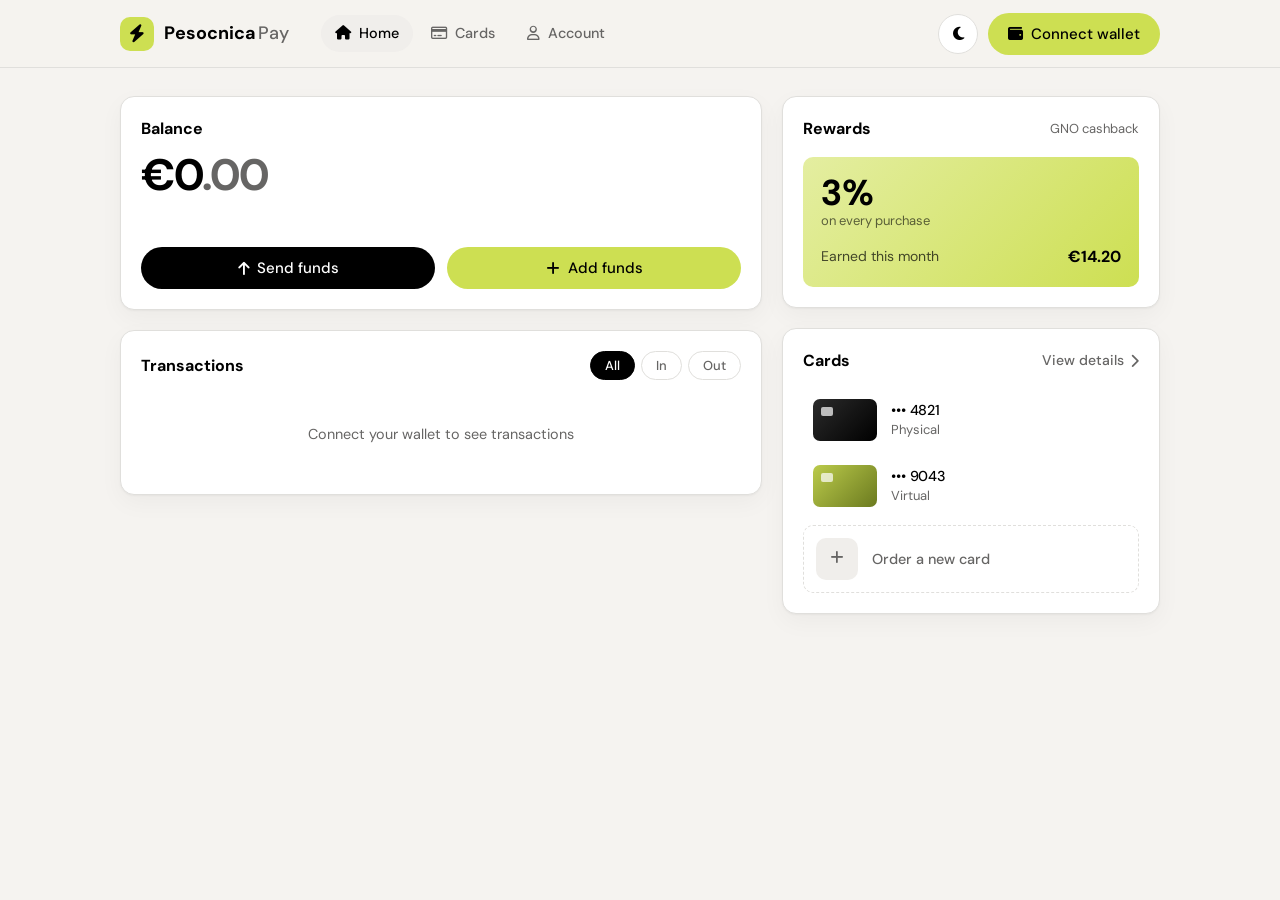
==== commit c5625296: "Replace HR portal with Pesocnica Pay crypto card wallet Rebuild the sandbox as a crypto debit-card w" ====
--- a/index.html
+++ b/index.html
@@ -1,120 +1,205 @@
 <!DOCTYPE html>
-<html lang="ru">
+<html lang="en">
 <head>
-  <meta charset="UTF-8">
-  <meta name="viewport" content="width=device-width, initial-scale=1.0">
-  <title>MAST — Multi-Asset AI Crypto Signal Terminal</title>
-  <link rel="stylesheet" href="styles.css">
-  <link href="https://fonts.googleapis.com/css2?family=Inter:wght@400;500;600;700;800&display=swap" rel="stylesheet">
-  <link rel="stylesheet" href="https://cdnjs.cloudflare.com/ajax/libs/font-awesome/6.4.0/css/all.min.css">
+  <meta charset="UTF-8" />
+  <meta name="viewport" content="width=device-width, initial-scale=1.0" />
+  <title>Pesocnica Pay — Crypto Card Wallet</title>
+  <link rel="preconnect" href="https://fonts.googleapis.com" />
+  <link rel="preconnect" href="https://fonts.gstatic.com" crossorigin />
+  <link href="https://fonts.googleapis.com/css2?family=DM+Sans:opsz,wght@9..40,400;9..40,500;9..40,700&display=swap" rel="stylesheet" />
+  <link rel="stylesheet" href="https://cdnjs.cloudflare.com/ajax/libs/font-awesome/6.4.0/css/all.min.css" />
+  <link rel="stylesheet" href="styles.css" />
 </head>
 <body>
-  <div class="container">
-    <header class="hero">
-      <p class="eyebrow">Техническое задание v1.0 • 15 марта 2026</p>
-      <h1>Multi-Asset AI Crypto Signal Terminal (MAST)</h1>
-      <p class="subtitle">Аналитическая система для TON, BTC, SOL, BNB, XRP с тремя уровнями анализа: data aggregation, multi-factor intelligence и signal execution.</p>
-    </header>
-
-    <section class="grid stats" aria-label="Ключевые метрики">
-      <article class="card metric">
-        <span>Активы в фокусе</span>
-        <strong>5</strong>
-      </article>
-      <article class="card metric">
-        <span>Слоёв анализа</span>
-        <strong>3</strong>
-      </article>
-      <article class="card metric">
-        <span>Индикаторов TA</span>
-        <strong>50+</strong>
-      </article>
-      <article class="card metric">
-        <span>Каналов уведомлений</span>
-        <strong>Telegram / Email</strong>
-      </article>
+  <!-- ============ HEADER ============ -->
+  <header class="header">
+    <div class="header-inner">
+      <a class="brand" href="#" data-view="home">
+        <span class="brand-mark"><i class="fa-solid fa-bolt"></i></span>
+        <span class="brand-name">Pesocnica<span class="brand-accent">Pay</span></span>
+      </a>
+
+      <nav class="top-nav">
+        <a href="#" class="top-nav-link active" data-view="home"><i class="fa-solid fa-house"></i> Home</a>
+        <a href="#" class="top-nav-link" data-view="cards"><i class="fa-regular fa-credit-card"></i> Cards</a>
+        <a href="#" class="top-nav-link" data-view="account"><i class="fa-regular fa-user"></i> Account</a>
+      </nav>
+
+      <div class="header-actions">
+        <button class="icon-btn" id="themeToggle" title="Toggle theme" aria-label="Toggle theme">
+          <i class="fa-solid fa-moon"></i>
+        </button>
+        <button class="btn btn-brand" id="connectBtn">
+          <i class="fa-solid fa-wallet"></i> <span id="connectLabel">Connect wallet</span>
+        </button>
+      </div>
+    </div>
+  </header>
+
+  <main class="main">
+    <!-- ============ HOME VIEW ============ -->
+    <section class="view active" id="view-home">
+      <div class="layout">
+        <!-- LEFT COLUMN -->
+        <div class="col-main">
+          <!-- Balance -->
+          <div class="block">
+            <h2 class="block-title">Balance</h2>
+            <div class="balance-amount" id="balanceAmount">
+              <span class="balance-int">€0</span><span class="balance-dec">.00</span>
+            </div>
+            <div class="balance-meta">
+              <span class="meta-pill" id="pendingPill"><i class="fa-regular fa-clock"></i> <span id="pendingAmount">€0.00</span> pending</span>
+            </div>
+            <div class="action-row">
+              <button class="btn btn-dark" id="sendFundsBtn"><i class="fa-solid fa-arrow-up"></i> Send funds</button>
+              <button class="btn btn-brand" id="addFundsBtn"><i class="fa-solid fa-plus"></i> Add funds</button>
+            </div>
+          </div>
+
+          <!-- Transactions -->
+          <div class="block">
+            <div class="block-header">
+              <h2 class="block-title">Transactions</h2>
+              <div class="tx-filters">
+                <button class="chip active" data-txfilter="all">All</button>
+                <button class="chip" data-txfilter="in">In</button>
+                <button class="chip" data-txfilter="out">Out</button>
+              </div>
+            </div>
+            <div class="tx-list" id="txList"><!-- rendered --></div>
+          </div>
+        </div>
+
+        <!-- RIGHT COLUMN -->
+        <aside class="col-side">
+          <!-- Rewards -->
+          <div class="block">
+            <div class="block-header">
+              <h2 class="block-title">Rewards</h2>
+              <span class="muted small">GNO cashback</span>
+            </div>
+            <div class="rewards-card">
+              <div class="rewards-rate" id="rewardsRate">3%</div>
+              <div class="muted small">on every purchase</div>
+              <div class="rewards-earned">Earned this month <strong id="rewardsEarned">€14.20</strong></div>
+            </div>
+          </div>
+
+          <!-- Cards preview -->
+          <div class="block">
+            <div class="block-header">
+              <h2 class="block-title">Cards</h2>
+              <a href="#" class="link" data-view="cards">View details <i class="fa-solid fa-chevron-right"></i></a>
+            </div>
+            <div class="card-mini-list" id="cardMiniList"><!-- rendered --></div>
+          </div>
+        </aside>
+      </div>
     </section>
 
-    <section class="section">
-      <h2>Архитектура системы</h2>
-      <div class="grid architecture">
-        <article class="card">
-          <h3><i class="fas fa-database"></i> Data Aggregation Layer</h3>
-          <ul>
-            <li>Realtime market data: Binance, OKX, Kraken (стаканы, объёмы, OI).</li>
-            <li>On-chain поток: крупные кошельки, комиссии, активность разработчиков.</li>
-            <li>Макро- и news-ленты: события, влияющие на risk-on / risk-off режим.</li>
-          </ul>
-        </article>
-        <article class="card">
-          <h3><i class="fas fa-brain"></i> Multi-Factor Intelligence</h3>
-          <ul>
-            <li>Технический анализ: свечи, Heikin Ashi, RSI/MACD/Bollinger/Fibo.</li>
-            <li>Фундаментальный анализ с кастомными факторами по каждому активу.</li>
-            <li>Сентимент-модуль: X, Reddit, индекс страха и жадности.</li>
-          </ul>
-        </article>
-        <article class="card">
-          <h3><i class="fas fa-bolt"></i> Execution & Signal Layer</h3>
-          <ul>
-            <li>Сигнал BUY/HOLD/SELL формируется на пересечении трёх модулей.</li>
-            <li>Динамические price targets: 2026 + долгосрок 2027–2030.</li>
-            <li>Опциональный auto-execution через биржевые API.</li>
-          </ul>
-        </article>
+    <!-- ============ CARDS VIEW ============ -->
+    <section class="view" id="view-cards">
+      <div class="view-narrow">
+        <h1 class="page-title">Your cards</h1>
+        <div class="carousel" id="carousel"><!-- rendered --></div>
+
+        <div class="card-controls" id="cardControls"><!-- rendered --></div>
+
+        <div class="block">
+          <h2 class="block-title">Spending limit</h2>
+          <div class="limit-bar">
+            <div class="limit-fill" id="limitFill"></div>
+          </div>
+          <div class="limit-meta">
+            <span id="limitSpent">€420 spent</span>
+            <span class="muted" id="limitTotal">of €1,000 daily</span>
+          </div>
+        </div>
       </div>
     </section>
 
-    <section class="section">
-      <div class="section-head">
-        <h2>Сигнальный терминал (демо-модель)</h2>
-        <button id="recalcBtn" class="btn"><i class="fas fa-rotate"></i> Пересчитать сигналы</button>
-      </div>
-      <div id="signalGrid" class="grid signals"></div>
+    <!-- ============ ACCOUNT VIEW ============ -->
+    <section class="view" id="view-account">
+      <div class="view-narrow">
+        <h1 class="page-title">Account</h1>
+
+        <div class="block">
+          <div class="account-row">
+            <div class="avatar" id="accountAvatar">P</div>
+            <div class="account-id">
+              <div class="account-name" id="accountName">Not connected</div>
+              <div class="muted small mono" id="accountAddr">—</div>
+            </div>
+            <button class="icon-btn" id="copyAddrBtn" title="Copy address"><i class="fa-regular fa-copy"></i></button>
+          </div>
+        </div>
+
+        <div class="block">
+          <h2 class="block-title">Wallet</h2>
+          <div class="kv"><span class="muted">Network</span><span class="badge badge-net"><i class="fa-solid fa-circle"></i> Gnosis Chain</span></div>
+          <div class="kv"><span class="muted">Smart account</span><span class="mono" id="safeAddr">—</span></div>
+          <div class="kv"><span class="muted">KYC status</span><span class="badge badge-ok" id="kycStatus">Verified</span></div>
+        </div>
+
+        <div class="block">
+          <h2 class="block-title">Preferences</h2>
+          <div class="kv">
+            <span class="muted">Dark mode</span>
+            <label class="switch"><input type="checkbox" id="darkSwitch" /><span class="slider"></span></label>
+          </div>
+          <div class="kv">
+            <span class="muted">Currency</span>
+            <select id="currencySelect" class="select">
+              <option value="EUR">EUR €</option>
+              <option value="USD">USD $</option>
+              <option value="GBP">GBP £</option>
+            </select>
+          </div>
+        </div>
+
+        <button class="btn btn-ghost-danger full" id="disconnectBtn"><i class="fa-solid fa-right-from-bracket"></i> Disconnect wallet</button>
+      </div>
     </section>
-
-    <section class="section">
-      <h2>Факторы анализа по активам</h2>
-      <div class="table-wrap card">
-        <table>
-          <thead>
-            <tr>
-              <th>Актив</th>
-              <th>Ключевые факторы</th>
-              <th>Референс-прогнозы</th>
-            </tr>
-          </thead>
-          <tbody>
-            <tr>
-              <td>BTC</td>
-              <td>ETF притоки, хешрейт, геополитика, "digital gold" нарратив</td>
-              <td>$150k в 2026 (Bernstein)</td>
-            </tr>
-            <tr>
-              <td>SOL</td>
-              <td>Микроплатежи, stablecoin-активность, TPS/fees, AI-агенты</td>
-              <td>$250 в 2026, $2000 к 2030 (Standard Chartered)</td>
-            </tr>
-            <tr>
-              <td>XRP</td>
-              <td>SEC-контекст, RippleNet adoption, cross-border платёжные объёмы</td>
-              <td>$28 к 2030 (Standard Chartered)</td>
-            </tr>
-            <tr>
-              <td>BNB</td>
-              <td>Auto-Burn, TVL BNB Chain, dApps, регуляторные риски Binance</td>
-              <td>Динамический таргет от on-chain и market structure</td>
-            </tr>
-            <tr>
-              <td>TON</td>
-              <td>Telegram integration, активность ботов/каналов, скорость сети</td>
-              <td>$47 к 2030 (DigitalCoinPrice)</td>
-            </tr>
-          </tbody>
-        </table>
-      </div>
-    </section>
+  </main>
+
+  <!-- ============ FOOTER NAV (mobile) ============ -->
+  <nav class="footer-nav">
+    <a href="#" class="footer-link active" data-view="home"><i class="fa-solid fa-house"></i><span>Home</span></a>
+    <a href="#" class="footer-link" data-view="cards"><i class="fa-regular fa-credit-card"></i><span>Cards</span></a>
+    <a href="#" class="footer-link" data-view="account"><i class="fa-regular fa-user"></i><span>Account</span></a>
+  </nav>
+
+  <!-- ============ MODAL ============ -->
+  <div class="modal-overlay" id="modalOverlay">
+    <div class="modal" role="dialog" aria-modal="true">
+      <div class="modal-header">
+        <h3 id="modalTitle">Send funds</h3>
+        <button class="icon-btn" id="modalClose" aria-label="Close"><i class="fa-solid fa-xmark"></i></button>
+      </div>
+      <div class="modal-body">
+        <label class="field" id="modalField1">
+          <span class="field-label" id="modalFieldLabel">Recipient address</span>
+          <input type="text" id="modalInput1" class="input" placeholder="0x..." />
+        </label>
+        <label class="field">
+          <span class="field-label">Amount</span>
+          <div class="amount-input">
+            <span class="amount-prefix" id="amountPrefix">€</span>
+            <input type="number" id="modalAmount" class="input" placeholder="0.00" min="0" step="0.01" />
+          </div>
+        </label>
+        <div class="modal-hint" id="modalHint"></div>
+      </div>
+      <div class="modal-footer">
+        <button class="btn btn-ghost" id="modalCancel">Cancel</button>
+        <button class="btn btn-brand" id="modalConfirm">Confirm</button>
+      </div>
+    </div>
   </div>
+
+  <!-- ============ TOAST ============ -->
+  <div class="toast-wrap" id="toastWrap"></div>
 
   <script src="script.js"></script>
 </body>
--- a/styles.css
+++ b/styles.css
@@ -1,182 +1,482 @@
+/* ============================================
+   Pesocnica Pay — Crypto Card Wallet
+   Design system inspired by Gnosis Pay
+   ============================================ */
+
+/* ---------- Design tokens ---------- */
 :root {
-  --bg: #070b14;
-  --bg-soft: #0f1629;
-  --card: #121b33;
-  --text: #e8eefc;
-  --muted: #9fb0d7;
-  --line: #223258;
-  --buy: #16c784;
-  --hold: #f59e0b;
-  --sell: #ef4444;
-  --accent: #7c8cff;
+  /* Raw palette */
+  --brand-600: #bbcb4b;
+  --brand-500: #cddf52;
+  --brand-400: #e4eea1;
+  --brand-300: #f6f9e0;
+
+  --success-600: #388e3c;
+  --success-500: #00b460;
+  --warning-600: #e34510;
+  --warning-500: #ff8061;
+  --error-600: #c53030;
+  --error-500: #ed7070;
+  --info-500: #5fddff;
+
+  --neutral-900: #000000;
+  --neutral-800: #121211;
+  --neutral-700: #1b1b1a;
+  --neutral-600: #30302f;
+  --neutral-500: #666564;
+  --neutral-400: #a3a2a0;
+  --neutral-300: #e0dfdc;
+  --neutral-200: #f0eeeb;
+  --neutral-100: #f5f3f0;
+  --neutral-50: #ffffff;
+
+  /* Semantic — light mode */
+  --background: var(--neutral-100);
+  --foreground: var(--neutral-900);
+  --card: var(--neutral-50);
+  --muted-bg: var(--neutral-200);
+  --primary: var(--neutral-900);
+  --primary-fg: var(--neutral-50);
+  --secondary: var(--neutral-500);
+  --border: var(--neutral-300);
+  --brand: var(--brand-500);
+  --brand-hover: var(--brand-600);
+  --on-brand: var(--neutral-900);
+  --success: var(--success-600);
+  --warning: var(--warning-600);
+  --error: var(--error-600);
+  --shadow: 0 1px 2px rgba(0, 0, 0, 0.04), 0 8px 24px rgba(0, 0, 0, 0.04);
+
   --radius: 14px;
-}
-
-* {
-  box-sizing: border-box;
-}
+  --radius-sm: 10px;
+  --radius-lg: 20px;
+  --header-h: 68px;
+  --maxw: 1080px;
+}
+
+html[data-theme="dark"] {
+  --background: var(--neutral-800);
+  --foreground: var(--neutral-50);
+  --card: var(--neutral-700);
+  --muted-bg: var(--neutral-600);
+  --primary: var(--neutral-50);
+  --primary-fg: var(--neutral-900);
+  --secondary: var(--neutral-400);
+  --border: var(--neutral-600);
+  --on-brand: var(--neutral-900);
+  --shadow: 0 1px 2px rgba(0, 0, 0, 0.3), 0 12px 32px rgba(0, 0, 0, 0.35);
+}
+
+/* ---------- Base ---------- */
+* { box-sizing: border-box; margin: 0; padding: 0; }
 
 body {
-  margin: 0;
-  font-family: 'Inter', sans-serif;
-  background: radial-gradient(circle at top right, #1b2750, var(--bg));
-  color: var(--text);
-}
-
-.container {
-  max-width: 1200px;
+  font-family: "DM Sans", system-ui, -apple-system, Helvetica, Arial, sans-serif;
+  background: var(--background);
+  color: var(--foreground);
+  line-height: 1.5;
+  -webkit-font-smoothing: antialiased;
+  min-height: 100vh;
+  padding-bottom: 0;
+  transition: background 0.2s ease, color 0.2s ease;
+}
+
+a { color: inherit; text-decoration: none; }
+button { font-family: inherit; cursor: pointer; }
+.mono { font-variant-numeric: tabular-nums; font-feature-settings: "tnum"; letter-spacing: -0.01em; }
+.muted { color: var(--secondary); }
+.small { font-size: 0.8125rem; }
+
+/* ---------- Buttons ---------- */
+.btn {
+  display: inline-flex;
+  align-items: center;
+  justify-content: center;
+  gap: 8px;
+  border: none;
+  border-radius: 999px;
+  padding: 11px 20px;
+  font-size: 0.9375rem;
+  font-weight: 500;
+  transition: transform 0.06s ease, background 0.15s ease, opacity 0.15s ease;
+  white-space: nowrap;
+}
+.btn:active { transform: scale(0.97); }
+.btn-brand { background: var(--brand); color: var(--on-brand); }
+.btn-brand:hover { background: var(--brand-hover); }
+.btn-dark { background: var(--primary); color: var(--primary-fg); }
+.btn-dark:hover { opacity: 0.88; }
+.btn-ghost { background: var(--muted-bg); color: var(--foreground); }
+.btn-ghost:hover { opacity: 0.85; }
+.btn-ghost-danger { background: transparent; color: var(--error); border: 1px solid var(--border); }
+.btn-ghost-danger:hover { background: var(--muted-bg); }
+.btn.full { width: 100%; }
+
+.icon-btn {
+  display: inline-flex;
+  align-items: center;
+  justify-content: center;
+  width: 40px;
+  height: 40px;
+  border-radius: 999px;
+  border: 1px solid var(--border);
+  background: var(--card);
+  color: var(--foreground);
+  font-size: 0.95rem;
+  transition: background 0.15s ease;
+}
+.icon-btn:hover { background: var(--muted-bg); }
+
+.chip {
+  border: 1px solid var(--border);
+  background: transparent;
+  color: var(--secondary);
+  border-radius: 999px;
+  padding: 5px 14px;
+  font-size: 0.8125rem;
+  font-weight: 500;
+  transition: all 0.15s ease;
+}
+.chip:hover { color: var(--foreground); }
+.chip.active { background: var(--primary); color: var(--primary-fg); border-color: var(--primary); }
+
+.link {
+  display: inline-flex;
+  align-items: center;
+  gap: 6px;
+  font-size: 0.875rem;
+  font-weight: 500;
+  color: var(--secondary);
+}
+.link:hover { color: var(--foreground); }
+
+/* ---------- Header ---------- */
+.header {
+  position: sticky;
+  top: 0;
+  z-index: 50;
+  height: var(--header-h);
+  background: color-mix(in srgb, var(--background) 88%, transparent);
+  backdrop-filter: saturate(180%) blur(10px);
+  border-bottom: 1px solid var(--border);
+}
+.header-inner {
+  max-width: var(--maxw);
   margin: 0 auto;
-  padding: 32px 20px 56px;
-}
-
-.hero h1 {
-  margin: 8px 0;
-  font-size: clamp(1.8rem, 3vw, 2.8rem);
-}
-
-.eyebrow {
-  color: var(--accent);
-  font-weight: 600;
-  margin-bottom: 0;
-}
-
-.subtitle {
-  color: var(--muted);
-  max-width: 900px;
-}
-
-.grid {
+  height: 100%;
+  padding: 0 20px;
+  display: flex;
+  align-items: center;
+  gap: 24px;
+}
+.brand { display: flex; align-items: center; gap: 10px; font-weight: 700; font-size: 1.125rem; }
+.brand-mark {
   display: grid;
+  place-items: center;
+  width: 34px;
+  height: 34px;
+  border-radius: 10px;
+  background: var(--brand);
+  color: var(--neutral-900);
+}
+.brand-accent { color: var(--secondary); font-weight: 500; margin-left: 2px; }
+
+.top-nav { display: flex; gap: 4px; margin-left: 8px; }
+.top-nav-link {
+  display: inline-flex;
+  align-items: center;
+  gap: 8px;
+  padding: 8px 14px;
+  border-radius: 999px;
+  font-size: 0.9rem;
+  font-weight: 500;
+  color: var(--secondary);
+  transition: all 0.15s ease;
+}
+.top-nav-link:hover { color: var(--foreground); background: var(--muted-bg); }
+.top-nav-link.active { color: var(--foreground); background: var(--muted-bg); }
+
+.header-actions { margin-left: auto; display: flex; align-items: center; gap: 10px; }
+
+/* ---------- Main / layout ---------- */
+.main {
+  max-width: var(--maxw);
+  margin: 0 auto;
+  padding: 28px 20px 96px;
+}
+.view { display: none; animation: fade 0.25s ease; }
+.view.active { display: block; }
+@keyframes fade { from { opacity: 0; transform: translateY(6px); } to { opacity: 1; transform: none; } }
+
+.layout {
+  display: grid;
+  grid-template-columns: 1.7fr 1fr;
+  gap: 20px;
+  align-items: start;
+}
+.col-main, .col-side { display: flex; flex-direction: column; gap: 20px; }
+.view-narrow { max-width: 560px; margin: 0 auto; }
+.page-title { font-size: 1.5rem; font-weight: 700; margin-bottom: 20px; }
+
+/* ---------- Block (card surface) ---------- */
+.block {
+  background: var(--card);
+  border: 1px solid var(--border);
+  border-radius: var(--radius);
+  padding: 20px;
+  box-shadow: var(--shadow);
+}
+.block-title { font-size: 1rem; font-weight: 700; }
+.block-header { display: flex; align-items: center; justify-content: space-between; margin-bottom: 16px; gap: 12px; }
+
+/* ---------- Balance ---------- */
+.balance-amount { font-size: 2.75rem; font-weight: 700; line-height: 1.1; margin: 10px 0 6px; letter-spacing: -0.02em; }
+.balance-amount .balance-dec { color: var(--secondary); }
+.balance-meta { display: flex; gap: 8px; flex-wrap: wrap; min-height: 24px; }
+.meta-pill { display: inline-flex; align-items: center; gap: 6px; font-size: 0.875rem; color: var(--secondary); }
+.meta-pill i { font-size: 0.8rem; }
+.action-row { display: flex; gap: 12px; margin-top: 18px; }
+.action-row .btn { flex: 1; }
+
+/* ---------- Transactions ---------- */
+.tx-filters { display: flex; gap: 6px; }
+.tx-list { display: flex; flex-direction: column; }
+.tx-item {
+  display: flex;
+  align-items: center;
   gap: 14px;
-}
-
-.stats {
-  grid-template-columns: repeat(auto-fit, minmax(180px, 1fr));
-  margin: 18px 0 24px;
-}
-
-.card {
-  background: rgba(18, 27, 51, 0.85);
-  border: 1px solid var(--line);
-  border-radius: var(--radius);
-  padding: 16px;
-}
-
-.metric span {
-  color: var(--muted);
-  font-size: 0.9rem;
-}
-
-.metric strong {
-  display: block;
-  margin-top: 8px;
-  font-size: 1.35rem;
-}
-
-.section {
-  margin-top: 24px;
-}
-
-.section h2 {
-  margin-bottom: 12px;
-}
-
-.architecture {
-  grid-template-columns: repeat(auto-fit, minmax(260px, 1fr));
-}
-
-h3 {
-  margin-top: 0;
+  padding: 12px 0;
+  border-top: 1px solid var(--border);
+}
+.tx-item:first-child { border-top: none; }
+.tx-icon {
+  flex-shrink: 0;
+  width: 42px;
+  height: 42px;
+  border-radius: 12px;
+  display: grid;
+  place-items: center;
+  background: var(--muted-bg);
+  color: var(--secondary);
   font-size: 1rem;
 }
-
-ul {
-  margin: 8px 0 0;
-  padding-left: 18px;
-  color: var(--muted);
-  line-height: 1.4;
-}
-
-.section-head {
+.tx-icon.in { background: color-mix(in srgb, var(--success) 16%, transparent); color: var(--success); }
+.tx-main { flex: 1; min-width: 0; }
+.tx-merchant { font-weight: 500; font-size: 0.9375rem; overflow: hidden; text-overflow: ellipsis; white-space: nowrap; }
+.tx-sub { font-size: 0.8125rem; color: var(--secondary); }
+.tx-amount { font-weight: 700; font-size: 0.9375rem; white-space: nowrap; }
+.tx-amount.in { color: var(--success); }
+.tx-amount.pending { color: var(--warning); }
+.tx-empty { text-align: center; color: var(--secondary); padding: 28px 0; font-size: 0.9rem; }
+
+/* ---------- Rewards ---------- */
+.rewards-card {
+  background: linear-gradient(135deg, var(--brand-400), var(--brand));
+  border-radius: var(--radius-sm);
+  padding: 18px;
+  color: var(--neutral-900);
+}
+.rewards-rate { font-size: 2.25rem; font-weight: 700; line-height: 1; }
+.rewards-card .muted { color: rgba(0, 0, 0, 0.6); }
+.rewards-earned { margin-top: 14px; font-size: 0.875rem; color: rgba(0, 0, 0, 0.7); display: flex; justify-content: space-between; align-items: center; }
+.rewards-earned strong { font-size: 1rem; color: var(--neutral-900); }
+
+/* ---------- Mini card list ---------- */
+.card-mini-list { display: flex; flex-direction: column; gap: 4px; }
+.card-mini {
   display: flex;
+  align-items: center;
+  gap: 14px;
+  width: 100%;
+  text-align: left;
+  background: transparent;
+  border: none;
+  border-radius: var(--radius-sm);
+  padding: 10px;
+  transition: background 0.15s ease;
+}
+.card-mini:hover { background: var(--muted-bg); }
+.card-thumb {
+  position: relative;
+  width: 64px;
+  height: 42px;
+  border-radius: 7px;
+  flex-shrink: 0;
+  overflow: hidden;
+  background: linear-gradient(135deg, #2b2b2b, #000);
+}
+.card-thumb.brandgrad { background: linear-gradient(135deg, var(--brand-600), #6b7a1f); }
+.card-thumb .chip-icon { position: absolute; top: 8px; left: 8px; width: 12px; height: 9px; border-radius: 2px; background: rgba(255,255,255,0.7); }
+.card-thumb.frozen::after {
+  content: "\f2dc";
+  font-family: "Font Awesome 6 Free";
+  font-weight: 900;
+  position: absolute;
+  inset: 0;
+  display: grid;
+  place-items: center;
+  background: rgba(95, 221, 255, 0.35);
+  color: #fff;
+  backdrop-filter: blur(1px);
+}
+.card-mini-info { display: flex; flex-direction: column; gap: 2px; }
+.card-mini-num { font-size: 0.9rem; font-weight: 500; }
+.card-mini-type { font-size: 0.8125rem; color: var(--secondary); }
+.card-add {
+  display: flex; align-items: center; gap: 14px; width: 100%;
+  background: transparent; border: 1px dashed var(--border); border-radius: var(--radius-sm);
+  padding: 12px; color: var(--secondary); font-weight: 500; font-size: 0.9rem;
+  margin-top: 4px; transition: all 0.15s ease;
+}
+.card-add:hover { color: var(--foreground); border-color: var(--secondary); }
+.card-add .plus { width: 42px; height: 42px; border-radius: 10px; display: grid; place-items: center; background: var(--muted-bg); }
+
+/* ---------- Carousel (full card) ---------- */
+.carousel { display: flex; gap: 16px; overflow-x: auto; padding: 4px 4px 18px; scroll-snap-type: x mandatory; }
+.carousel::-webkit-scrollbar { height: 6px; }
+.carousel::-webkit-scrollbar-thumb { background: var(--border); border-radius: 999px; }
+.credit-card {
+  scroll-snap-align: center;
+  flex: 0 0 320px;
+  aspect-ratio: 1.586;
+  border-radius: var(--radius-lg);
+  padding: 22px;
+  color: #fff;
+  position: relative;
+  background: linear-gradient(135deg, #1b1b1a 0%, #30302f 100%);
+  box-shadow: 0 18px 40px rgba(0, 0, 0, 0.28);
+  display: flex;
+  flex-direction: column;
   justify-content: space-between;
-  align-items: center;
-  gap: 12px;
-  flex-wrap: wrap;
-}
-
-.btn {
-  background: var(--accent);
-  color: white;
-  border: none;
-  border-radius: 10px;
-  padding: 10px 14px;
-  cursor: pointer;
-  font-weight: 600;
-}
-
-.signals {
-  grid-template-columns: repeat(auto-fit, minmax(210px, 1fr));
-}
-
-.signal-card .symbol {
-  font-weight: 700;
-  font-size: 1.1rem;
-}
-
-.signal-row {
-  display: flex;
-  justify-content: space-between;
-  margin-top: 10px;
-  color: var(--muted);
-}
-
-.badge {
-  font-size: 0.75rem;
-  padding: 5px 8px;
-  border-radius: 999px;
-  font-weight: 700;
-  color: #03131b;
-}
-
-.badge.buy { background: var(--buy); }
-.badge.hold { background: var(--hold); }
-.badge.sell { background: var(--sell); color: #fff; }
-
-.progress {
-  height: 8px;
-  background: #0e1427;
-  border-radius: 99px;
   overflow: hidden;
-  margin-top: 10px;
-}
-
-.progress span {
-  display: block;
-  height: 100%;
-  background: linear-gradient(90deg, #60a5fa, #a78bfa);
-}
-
-table {
-  width: 100%;
-  border-collapse: collapse;
-  font-size: 0.92rem;
-}
-
-th, td {
-  text-align: left;
-  padding: 12px;
-  border-bottom: 1px solid var(--line);
-  vertical-align: top;
-}
-
-th { color: #c6d4f7; }
-
-td { color: var(--muted); }
-
-@media (max-width: 700px) {
-  th, td {
-    padding: 10px 8px;
-    font-size: 0.84rem;
-  }
-}
+  transition: filter 0.2s ease;
+}
+.credit-card.brandgrad { background: linear-gradient(135deg, var(--brand-600) 0%, #4d5a14 100%); color: var(--neutral-900); }
+.credit-card.frozen { filter: grayscale(0.5) brightness(1.05); }
+.credit-card.frozen::after {
+  content: "Frozen";
+  position: absolute; top: 50%; left: 50%; transform: translate(-50%, -50%);
+  font-weight: 700; letter-spacing: 0.1em; text-transform: uppercase;
+  background: rgba(95, 221, 255, 0.25); padding: 6px 16px; border-radius: 999px;
+  backdrop-filter: blur(2px); border: 1px solid rgba(255,255,255,0.3);
+}
+.cc-top { display: flex; justify-content: space-between; align-items: flex-start; }
+.cc-brand { font-weight: 700; letter-spacing: 0.02em; }
+.cc-chip { width: 38px; height: 28px; border-radius: 6px; background: linear-gradient(135deg, #d4af37, #f0d77b); margin-top: 14px; }
+.cc-number { font-size: 1.15rem; letter-spacing: 0.12em; margin: 10px 0; }
+.cc-bottom { display: flex; justify-content: space-between; align-items: flex-end; font-size: 0.8rem; }
+.cc-label { opacity: 0.7; font-size: 0.65rem; text-transform: uppercase; letter-spacing: 0.08em; }
+.cc-network { font-size: 1.4rem; font-weight: 700; font-style: italic; }
+
+/* ---------- Card controls ---------- */
+.card-controls { display: grid; grid-template-columns: repeat(3, 1fr); gap: 12px; margin-bottom: 20px; }
+.cc-action {
+  display: flex; flex-direction: column; align-items: center; gap: 8px;
+  background: var(--card); border: 1px solid var(--border); border-radius: var(--radius);
+  padding: 16px 8px; font-size: 0.8125rem; font-weight: 500; color: var(--foreground);
+  transition: all 0.15s ease;
+}
+.cc-action:hover { background: var(--muted-bg); }
+.cc-action .ico { width: 40px; height: 40px; border-radius: 999px; display: grid; place-items: center; background: var(--muted-bg); font-size: 1rem; }
+.cc-action.active .ico { background: var(--info-500); color: var(--neutral-900); }
+
+/* ---------- Spending limit ---------- */
+.limit-bar { height: 10px; background: var(--muted-bg); border-radius: 999px; overflow: hidden; margin: 16px 0 10px; }
+.limit-fill { height: 100%; width: 42%; background: var(--brand); border-radius: 999px; transition: width 0.4s ease; }
+.limit-meta { display: flex; justify-content: space-between; font-size: 0.875rem; font-weight: 500; }
+
+/* ---------- Account ---------- */
+.account-row { display: flex; align-items: center; gap: 14px; }
+.account-id { flex: 1; min-width: 0; }
+.avatar {
+  width: 52px; height: 52px; border-radius: 999px; flex-shrink: 0;
+  display: grid; place-items: center; font-weight: 700; font-size: 1.25rem;
+  background: var(--brand); color: var(--neutral-900);
+}
+.account-name { font-weight: 700; font-size: 1.05rem; }
+.kv { display: flex; align-items: center; justify-content: space-between; padding: 12px 0; border-top: 1px solid var(--border); font-size: 0.9375rem; gap: 12px; }
+.kv:first-of-type { border-top: none; }
+.badge { display: inline-flex; align-items: center; gap: 6px; padding: 4px 12px; border-radius: 999px; font-size: 0.8125rem; font-weight: 500; }
+.badge-net { background: var(--muted-bg); color: var(--foreground); }
+.badge-net i { color: var(--brand-600); font-size: 0.5rem; }
+.badge-ok { background: color-mix(in srgb, var(--success) 16%, transparent); color: var(--success); }
+.select {
+  border: 1px solid var(--border); background: var(--card); color: var(--foreground);
+  border-radius: 999px; padding: 7px 14px; font-family: inherit; font-size: 0.875rem; font-weight: 500;
+}
+.full { margin-top: 20px; }
+
+/* ---------- Switch ---------- */
+.switch { position: relative; display: inline-block; width: 46px; height: 26px; }
+.switch input { opacity: 0; width: 0; height: 0; }
+.slider { position: absolute; inset: 0; background: var(--neutral-300); border-radius: 999px; transition: 0.2s; }
+.slider::before { content: ""; position: absolute; height: 20px; width: 20px; left: 3px; top: 3px; background: #fff; border-radius: 999px; transition: 0.2s; }
+.switch input:checked + .slider { background: var(--brand); }
+.switch input:checked + .slider::before { transform: translateX(20px); }
+
+/* ---------- Footer nav (mobile) ---------- */
+.footer-nav {
+  display: none;
+  position: fixed; bottom: 0; left: 0; right: 0; z-index: 50;
+  background: color-mix(in srgb, var(--background) 92%, transparent);
+  backdrop-filter: blur(10px);
+  border-top: 1px solid var(--border);
+  padding: 8px 0 calc(8px + env(safe-area-inset-bottom));
+}
+.footer-link { flex: 1; display: flex; flex-direction: column; align-items: center; gap: 3px; font-size: 0.7rem; color: var(--secondary); }
+.footer-link i { font-size: 1.1rem; }
+.footer-link.active { color: var(--foreground); }
+
+/* ---------- Modal ---------- */
+.modal-overlay {
+  display: none; position: fixed; inset: 0; z-index: 100;
+  background: rgba(0, 0, 0, 0.5); backdrop-filter: blur(2px);
+  align-items: center; justify-content: center; padding: 20px;
+}
+.modal-overlay.open { display: flex; animation: fade 0.2s ease; }
+.modal { background: var(--card); border-radius: var(--radius-lg); width: 100%; max-width: 420px; box-shadow: 0 24px 60px rgba(0,0,0,0.4); }
+.modal-header { display: flex; align-items: center; justify-content: space-between; padding: 20px 20px 0; }
+.modal-header h3 { font-size: 1.125rem; font-weight: 700; }
+.modal-body { padding: 18px 20px; display: flex; flex-direction: column; gap: 16px; }
+.modal-footer { display: flex; gap: 12px; padding: 0 20px 20px; }
+.modal-footer .btn { flex: 1; }
+.field { display: flex; flex-direction: column; gap: 7px; }
+.field-label { font-size: 0.8125rem; font-weight: 500; color: var(--secondary); }
+.input {
+  width: 100%; border: 1px solid var(--border); background: var(--background);
+  color: var(--foreground); border-radius: var(--radius-sm); padding: 12px 14px;
+  font-family: inherit; font-size: 0.95rem; outline: none; transition: border 0.15s ease;
+}
+.input:focus { border-color: var(--brand); }
+.amount-input { position: relative; display: flex; align-items: center; }
+.amount-prefix { position: absolute; left: 14px; font-weight: 700; color: var(--secondary); }
+.amount-input .input { padding-left: 30px; }
+.modal-hint { font-size: 0.8125rem; color: var(--secondary); min-height: 18px; }
+.modal-hint.error { color: var(--error); }
+
+/* ---------- Toast ---------- */
+.toast-wrap { position: fixed; bottom: 20px; right: 20px; z-index: 200; display: flex; flex-direction: column; gap: 10px; }
+.toast {
+  background: var(--primary); color: var(--primary-fg);
+  padding: 12px 18px; border-radius: var(--radius-sm); font-size: 0.875rem; font-weight: 500;
+  box-shadow: var(--shadow); display: flex; align-items: center; gap: 10px;
+  animation: slideIn 0.25s ease; max-width: 320px;
+}
+.toast i { color: var(--brand); }
+.toast.error i { color: var(--error-500); }
+@keyframes slideIn { from { opacity: 0; transform: translateX(20px); } to { opacity: 1; transform: none; } }
+
+/* ---------- Responsive ---------- */
+@media (max-width: 860px) {
+  .layout { grid-template-columns: 1fr; }
+}
+@media (max-width: 640px) {
+  .top-nav { display: none; }
+  .footer-nav { display: flex; }
+  .main { padding: 20px 16px 90px; }
+  .brand-name { display: none; }
+  .balance-amount { font-size: 2.25rem; }
+  .credit-card { flex-basis: 280px; }
+  #connectLabel { display: none; }
+  .header-inner { gap: 12px; }
+}
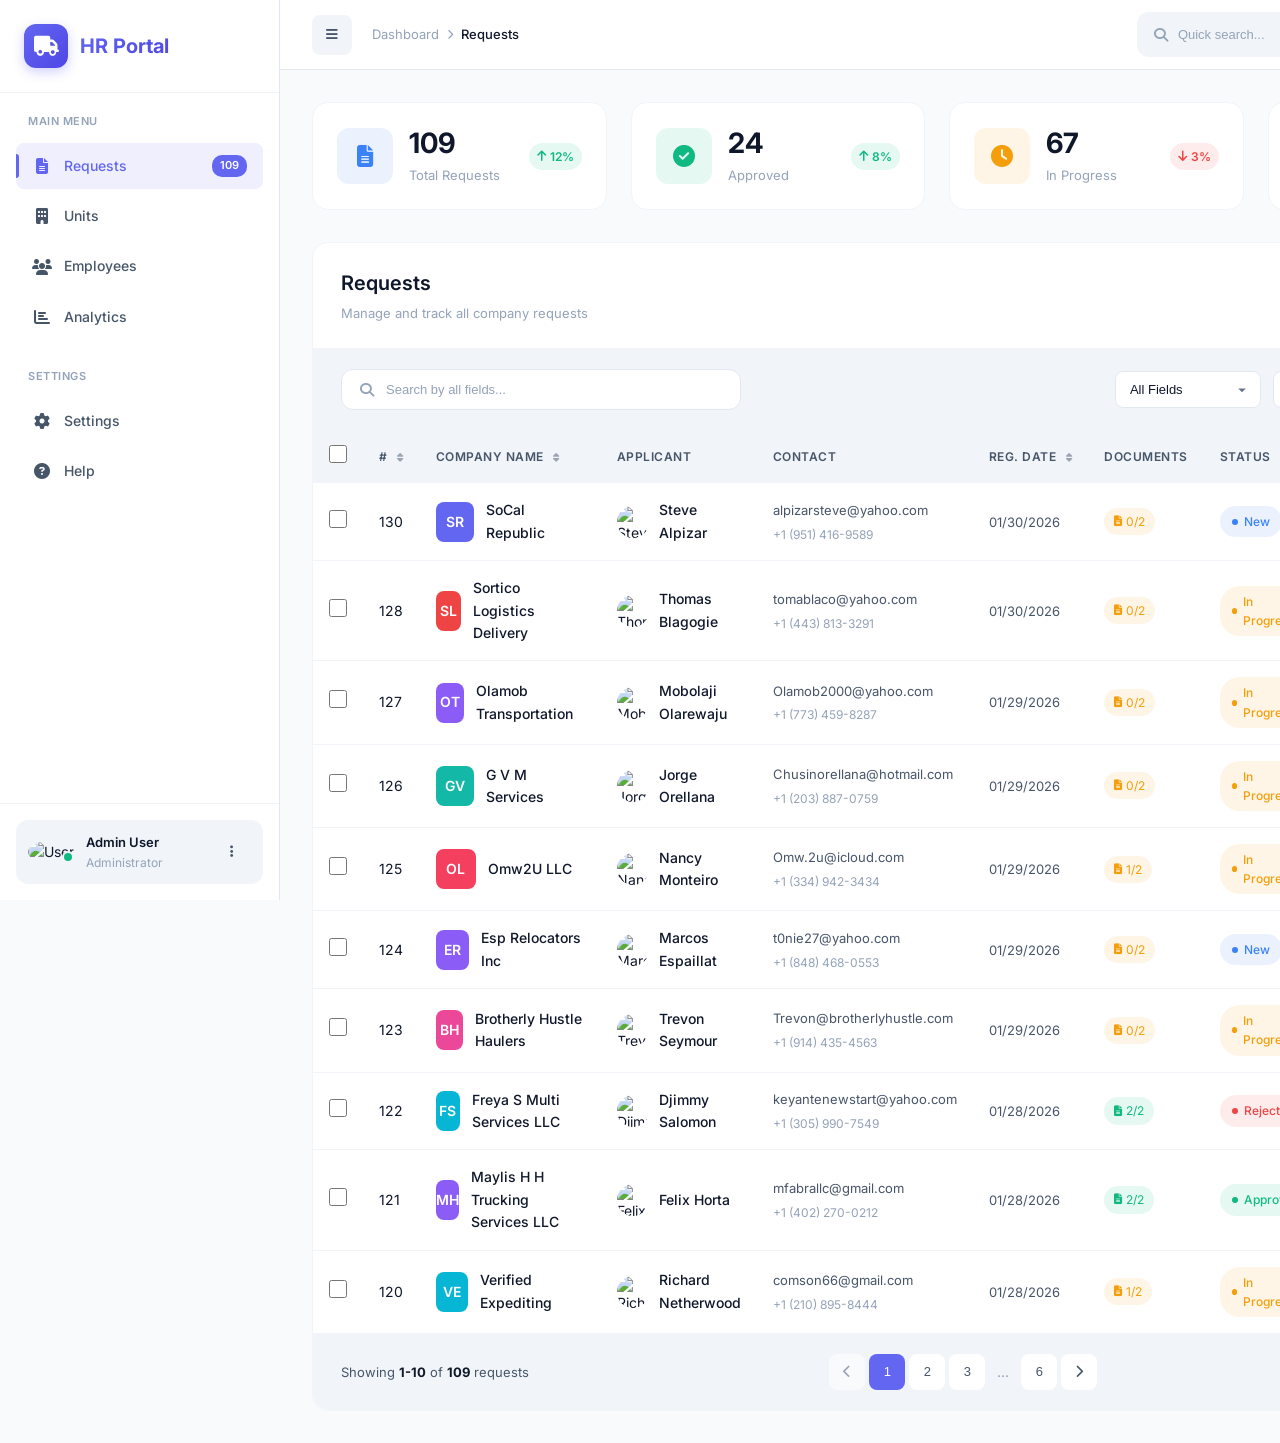
==== commit db58deb4: "Move crypto card wallet into Pay.falcon, restore HR portal at root The HR portal is a separate proje" ====
--- a/index.html
+++ b/index.html
@@ -1,206 +1,293 @@
 <!DOCTYPE html>
-<html lang="en">
+<html lang="ru">
 <head>
-  <meta charset="UTF-8" />
-  <meta name="viewport" content="width=device-width, initial-scale=1.0" />
-  <title>Pesocnica Pay — Crypto Card Wallet</title>
-  <link rel="preconnect" href="https://fonts.googleapis.com" />
-  <link rel="preconnect" href="https://fonts.gstatic.com" crossorigin />
-  <link href="https://fonts.googleapis.com/css2?family=DM+Sans:opsz,wght@9..40,400;9..40,500;9..40,700&display=swap" rel="stylesheet" />
-  <link rel="stylesheet" href="https://cdnjs.cloudflare.com/ajax/libs/font-awesome/6.4.0/css/all.min.css" />
-  <link rel="stylesheet" href="styles.css" />
+    <meta charset="UTF-8">
+    <meta name="viewport" content="width=device-width, initial-scale=1.0">
+    <title>HR Portal - Requests Management</title>
+    <link rel="stylesheet" href="styles.css">
+    <link href="https://fonts.googleapis.com/css2?family=Inter:wght@300;400;500;600;700&display=swap" rel="stylesheet">
+    <link rel="stylesheet" href="https://cdnjs.cloudflare.com/ajax/libs/font-awesome/6.4.0/css/all.min.css">
 </head>
 <body>
-  <!-- ============ HEADER ============ -->
-  <header class="header">
-    <div class="header-inner">
-      <a class="brand" href="#" data-view="home">
-        <span class="brand-mark"><i class="fa-solid fa-bolt"></i></span>
-        <span class="brand-name">Pesocnica<span class="brand-accent">Pay</span></span>
-      </a>
-
-      <nav class="top-nav">
-        <a href="#" class="top-nav-link active" data-view="home"><i class="fa-solid fa-house"></i> Home</a>
-        <a href="#" class="top-nav-link" data-view="cards"><i class="fa-regular fa-credit-card"></i> Cards</a>
-        <a href="#" class="top-nav-link" data-view="account"><i class="fa-regular fa-user"></i> Account</a>
-      </nav>
-
-      <div class="header-actions">
-        <button class="icon-btn" id="themeToggle" title="Toggle theme" aria-label="Toggle theme">
-          <i class="fa-solid fa-moon"></i>
-        </button>
-        <button class="btn btn-brand" id="connectBtn">
-          <i class="fa-solid fa-wallet"></i> <span id="connectLabel">Connect wallet</span>
-        </button>
-      </div>
+    <div class="app-container">
+        <!-- Sidebar -->
+        <aside class="sidebar">
+            <div class="sidebar-header">
+                <div class="logo">
+                    <div class="logo-icon">
+                        <i class="fas fa-truck"></i>
+                    </div>
+                    <span class="logo-text">HR Portal</span>
+                </div>
+            </div>
+
+            <nav class="sidebar-nav">
+                <div class="nav-section">
+                    <span class="nav-section-title">Main Menu</span>
+                    <a href="#" class="nav-item active">
+                        <i class="fas fa-file-alt"></i>
+                        <span>Requests</span>
+                        <span class="nav-badge">109</span>
+                    </a>
+                    <a href="#" class="nav-item">
+                        <i class="fas fa-building"></i>
+                        <span>Units</span>
+                    </a>
+                    <a href="#" class="nav-item">
+                        <i class="fas fa-users"></i>
+                        <span>Employees</span>
+                    </a>
+                    <a href="#" class="nav-item">
+                        <i class="fas fa-chart-bar"></i>
+                        <span>Analytics</span>
+                    </a>
+                </div>
+
+                <div class="nav-section">
+                    <span class="nav-section-title">Settings</span>
+                    <a href="#" class="nav-item">
+                        <i class="fas fa-cog"></i>
+                        <span>Settings</span>
+                    </a>
+                    <a href="#" class="nav-item">
+                        <i class="fas fa-question-circle"></i>
+                        <span>Help</span>
+                    </a>
+                </div>
+            </nav>
+
+            <div class="sidebar-footer">
+                <div class="user-card">
+                    <div class="user-avatar">
+                        <img src="https://ui-avatars.com/api/?name=Admin+User&background=6366f1&color=fff" alt="User">
+                        <span class="status-dot online"></span>
+                    </div>
+                    <div class="user-info">
+                        <span class="user-name">Admin User</span>
+                        <span class="user-role">Administrator</span>
+                    </div>
+                    <button class="btn-icon">
+                        <i class="fas fa-ellipsis-v"></i>
+                    </button>
+                </div>
+            </div>
+        </aside>
+
+        <!-- Main Content -->
+        <main class="main-content">
+            <!-- Header -->
+            <header class="main-header">
+                <div class="header-left">
+                    <button class="btn-icon menu-toggle">
+                        <i class="fas fa-bars"></i>
+                    </button>
+                    <div class="breadcrumb">
+                        <span>Dashboard</span>
+                        <i class="fas fa-chevron-right"></i>
+                        <span class="current">Requests</span>
+                    </div>
+                </div>
+
+                <div class="header-right">
+                    <div class="header-search">
+                        <i class="fas fa-search"></i>
+                        <input type="text" placeholder="Quick search...">
+                        <kbd>Ctrl+K</kbd>
+                    </div>
+
+                    <button class="btn-icon notification-btn">
+                        <i class="fas fa-bell"></i>
+                        <span class="notification-dot"></span>
+                    </button>
+
+                    <button class="btn-icon">
+                        <i class="fas fa-moon"></i>
+                    </button>
+                </div>
+            </header>
+
+            <!-- Page Content -->
+            <div class="page-content">
+                <!-- Stats Cards -->
+                <div class="stats-grid">
+                    <div class="stat-card">
+                        <div class="stat-icon blue">
+                            <i class="fas fa-file-alt"></i>
+                        </div>
+                        <div class="stat-info">
+                            <span class="stat-value">109</span>
+                            <span class="stat-label">Total Requests</span>
+                        </div>
+                        <div class="stat-trend up">
+                            <i class="fas fa-arrow-up"></i>
+                            <span>12%</span>
+                        </div>
+                    </div>
+
+                    <div class="stat-card">
+                        <div class="stat-icon green">
+                            <i class="fas fa-check-circle"></i>
+                        </div>
+                        <div class="stat-info">
+                            <span class="stat-value">24</span>
+                            <span class="stat-label">Approved</span>
+                        </div>
+                        <div class="stat-trend up">
+                            <i class="fas fa-arrow-up"></i>
+                            <span>8%</span>
+                        </div>
+                    </div>
+
+                    <div class="stat-card">
+                        <div class="stat-icon orange">
+                            <i class="fas fa-clock"></i>
+                        </div>
+                        <div class="stat-info">
+                            <span class="stat-value">67</span>
+                            <span class="stat-label">In Progress</span>
+                        </div>
+                        <div class="stat-trend down">
+                            <i class="fas fa-arrow-down"></i>
+                            <span>3%</span>
+                        </div>
+                    </div>
+
+                    <div class="stat-card">
+                        <div class="stat-icon purple">
+                            <i class="fas fa-star"></i>
+                        </div>
+                        <div class="stat-info">
+                            <span class="stat-value">18</span>
+                            <span class="stat-label">New Today</span>
+                        </div>
+                        <div class="stat-trend up">
+                            <i class="fas fa-arrow-up"></i>
+                            <span>24%</span>
+                        </div>
+                    </div>
+                </div>
+
+                <!-- Table Section -->
+                <div class="table-section">
+                    <div class="table-header">
+                        <div class="table-title">
+                            <h2>Requests</h2>
+                            <span class="table-subtitle">Manage and track all company requests</span>
+                        </div>
+
+                        <div class="table-actions">
+                            <button class="btn btn-secondary">
+                                <i class="fas fa-download"></i>
+                                Export
+                            </button>
+                            <button class="btn btn-primary">
+                                <i class="fas fa-plus"></i>
+                                Add Request
+                            </button>
+                        </div>
+                    </div>
+
+                    <!-- Filters -->
+                    <div class="table-filters">
+                        <div class="search-box">
+                            <i class="fas fa-search"></i>
+                            <input type="text" placeholder="Search by all fields..." id="searchInput">
+                        </div>
+
+                        <div class="filter-group">
+                            <div class="filter-select">
+                                <select id="fieldFilter">
+                                    <option value="all">All Fields</option>
+                                    <option value="company">Company Name</option>
+                                    <option value="applicant">Applicant Name</option>
+                                    <option value="email">Email</option>
+                                    <option value="phone">Phone</option>
+                                </select>
+                            </div>
+
+                            <div class="filter-select">
+                                <select id="statusFilter">
+                                    <option value="all">All Status</option>
+                                    <option value="new">New</option>
+                                    <option value="in-progress">In Progress</option>
+                                    <option value="approved">Approved</option>
+                                    <option value="rejected">Rejected</option>
+                                </select>
+                            </div>
+
+                            <button class="btn btn-ghost">
+                                <i class="fas fa-filter"></i>
+                                More Filters
+                            </button>
+                        </div>
+                    </div>
+
+                    <!-- Table -->
+                    <div class="table-container">
+                        <table class="data-table">
+                            <thead>
+                                <tr>
+                                    <th>
+                                        <input type="checkbox" class="checkbox" id="selectAll">
+                                    </th>
+                                    <th class="sortable" data-sort="id">
+                                        # <i class="fas fa-sort"></i>
+                                    </th>
+                                    <th class="sortable" data-sort="company">
+                                        Company Name <i class="fas fa-sort"></i>
+                                    </th>
+                                    <th>Applicant</th>
+                                    <th>Contact</th>
+                                    <th class="sortable" data-sort="date">
+                                        Reg. Date <i class="fas fa-sort"></i>
+                                    </th>
+                                    <th>Documents</th>
+                                    <th>Status</th>
+                                    <th>Assigned</th>
+                                    <th>Actions</th>
+                                </tr>
+                            </thead>
+                            <tbody id="tableBody">
+                                <!-- Data will be inserted by JavaScript -->
+                            </tbody>
+                        </table>
+                    </div>
+
+                    <!-- Pagination -->
+                    <div class="table-pagination">
+                        <div class="pagination-info">
+                            Showing <strong>1-10</strong> of <strong>109</strong> requests
+                        </div>
+
+                        <div class="pagination-controls">
+                            <button class="btn-pagination" disabled>
+                                <i class="fas fa-chevron-left"></i>
+                            </button>
+                            <button class="btn-pagination active">1</button>
+                            <button class="btn-pagination">2</button>
+                            <button class="btn-pagination">3</button>
+                            <span class="pagination-ellipsis">...</span>
+                            <button class="btn-pagination">6</button>
+                            <button class="btn-pagination">
+                                <i class="fas fa-chevron-right"></i>
+                            </button>
+                        </div>
+
+                        <div class="pagination-per-page">
+                            <span>Per page:</span>
+                            <select>
+                                <option>10</option>
+                                <option>25</option>
+                                <option>50</option>
+                                <option>100</option>
+                            </select>
+                        </div>
+                    </div>
+                </div>
+            </div>
+        </main>
     </div>
-  </header>
-
-  <main class="main">
-    <!-- ============ HOME VIEW ============ -->
-    <section class="view active" id="view-home">
-      <div class="layout">
-        <!-- LEFT COLUMN -->
-        <div class="col-main">
-          <!-- Balance -->
-          <div class="block">
-            <h2 class="block-title">Balance</h2>
-            <div class="balance-amount" id="balanceAmount">
-              <span class="balance-int">€0</span><span class="balance-dec">.00</span>
-            </div>
-            <div class="balance-meta">
-              <span class="meta-pill" id="pendingPill"><i class="fa-regular fa-clock"></i> <span id="pendingAmount">€0.00</span> pending</span>
-            </div>
-            <div class="action-row">
-              <button class="btn btn-dark" id="sendFundsBtn"><i class="fa-solid fa-arrow-up"></i> Send funds</button>
-              <button class="btn btn-brand" id="addFundsBtn"><i class="fa-solid fa-plus"></i> Add funds</button>
-            </div>
-          </div>
-
-          <!-- Transactions -->
-          <div class="block">
-            <div class="block-header">
-              <h2 class="block-title">Transactions</h2>
-              <div class="tx-filters">
-                <button class="chip active" data-txfilter="all">All</button>
-                <button class="chip" data-txfilter="in">In</button>
-                <button class="chip" data-txfilter="out">Out</button>
-              </div>
-            </div>
-            <div class="tx-list" id="txList"><!-- rendered --></div>
-          </div>
-        </div>
-
-        <!-- RIGHT COLUMN -->
-        <aside class="col-side">
-          <!-- Rewards -->
-          <div class="block">
-            <div class="block-header">
-              <h2 class="block-title">Rewards</h2>
-              <span class="muted small">GNO cashback</span>
-            </div>
-            <div class="rewards-card">
-              <div class="rewards-rate" id="rewardsRate">3%</div>
-              <div class="muted small">on every purchase</div>
-              <div class="rewards-earned">Earned this month <strong id="rewardsEarned">€14.20</strong></div>
-            </div>
-          </div>
-
-          <!-- Cards preview -->
-          <div class="block">
-            <div class="block-header">
-              <h2 class="block-title">Cards</h2>
-              <a href="#" class="link" data-view="cards">View details <i class="fa-solid fa-chevron-right"></i></a>
-            </div>
-            <div class="card-mini-list" id="cardMiniList"><!-- rendered --></div>
-          </div>
-        </aside>
-      </div>
-    </section>
-
-    <!-- ============ CARDS VIEW ============ -->
-    <section class="view" id="view-cards">
-      <div class="view-narrow">
-        <h1 class="page-title">Your cards</h1>
-        <div class="carousel" id="carousel"><!-- rendered --></div>
-
-        <div class="card-controls" id="cardControls"><!-- rendered --></div>
-
-        <div class="block">
-          <h2 class="block-title">Spending limit</h2>
-          <div class="limit-bar">
-            <div class="limit-fill" id="limitFill"></div>
-          </div>
-          <div class="limit-meta">
-            <span id="limitSpent">€420 spent</span>
-            <span class="muted" id="limitTotal">of €1,000 daily</span>
-          </div>
-        </div>
-      </div>
-    </section>
-
-    <!-- ============ ACCOUNT VIEW ============ -->
-    <section class="view" id="view-account">
-      <div class="view-narrow">
-        <h1 class="page-title">Account</h1>
-
-        <div class="block">
-          <div class="account-row">
-            <div class="avatar" id="accountAvatar">P</div>
-            <div class="account-id">
-              <div class="account-name" id="accountName">Not connected</div>
-              <div class="muted small mono" id="accountAddr">—</div>
-            </div>
-            <button class="icon-btn" id="copyAddrBtn" title="Copy address"><i class="fa-regular fa-copy"></i></button>
-          </div>
-        </div>
-
-        <div class="block">
-          <h2 class="block-title">Wallet</h2>
-          <div class="kv"><span class="muted">Network</span><span class="badge badge-net"><i class="fa-solid fa-circle"></i> Gnosis Chain</span></div>
-          <div class="kv"><span class="muted">Smart account</span><span class="mono" id="safeAddr">—</span></div>
-          <div class="kv"><span class="muted">KYC status</span><span class="badge badge-ok" id="kycStatus">Verified</span></div>
-        </div>
-
-        <div class="block">
-          <h2 class="block-title">Preferences</h2>
-          <div class="kv">
-            <span class="muted">Dark mode</span>
-            <label class="switch"><input type="checkbox" id="darkSwitch" /><span class="slider"></span></label>
-          </div>
-          <div class="kv">
-            <span class="muted">Currency</span>
-            <select id="currencySelect" class="select">
-              <option value="EUR">EUR €</option>
-              <option value="USD">USD $</option>
-              <option value="GBP">GBP £</option>
-            </select>
-          </div>
-        </div>
-
-        <button class="btn btn-ghost-danger full" id="disconnectBtn"><i class="fa-solid fa-right-from-bracket"></i> Disconnect wallet</button>
-      </div>
-    </section>
-  </main>
-
-  <!-- ============ FOOTER NAV (mobile) ============ -->
-  <nav class="footer-nav">
-    <a href="#" class="footer-link active" data-view="home"><i class="fa-solid fa-house"></i><span>Home</span></a>
-    <a href="#" class="footer-link" data-view="cards"><i class="fa-regular fa-credit-card"></i><span>Cards</span></a>
-    <a href="#" class="footer-link" data-view="account"><i class="fa-regular fa-user"></i><span>Account</span></a>
-  </nav>
-
-  <!-- ============ MODAL ============ -->
-  <div class="modal-overlay" id="modalOverlay">
-    <div class="modal" role="dialog" aria-modal="true">
-      <div class="modal-header">
-        <h3 id="modalTitle">Send funds</h3>
-        <button class="icon-btn" id="modalClose" aria-label="Close"><i class="fa-solid fa-xmark"></i></button>
-      </div>
-      <div class="modal-body">
-        <label class="field" id="modalField1">
-          <span class="field-label" id="modalFieldLabel">Recipient address</span>
-          <input type="text" id="modalInput1" class="input" placeholder="0x..." />
-        </label>
-        <label class="field">
-          <span class="field-label">Amount</span>
-          <div class="amount-input">
-            <span class="amount-prefix" id="amountPrefix">€</span>
-            <input type="number" id="modalAmount" class="input" placeholder="0.00" min="0" step="0.01" />
-          </div>
-        </label>
-        <div class="modal-hint" id="modalHint"></div>
-      </div>
-      <div class="modal-footer">
-        <button class="btn btn-ghost" id="modalCancel">Cancel</button>
-        <button class="btn btn-brand" id="modalConfirm">Confirm</button>
-      </div>
-    </div>
-  </div>
-
-  <!-- ============ TOAST ============ -->
-  <div class="toast-wrap" id="toastWrap"></div>
-
-  <script src="script.js"></script>
+
+    <script src="script.js"></script>
 </body>
 </html>
--- a/styles.css
+++ b/styles.css
@@ -1,482 +1,1149 @@
 /* ============================================
-   Pesocnica Pay — Crypto Card Wallet
-   Design system inspired by Gnosis Pay
+   HR Portal - Modern Design System
    ============================================ */
 
-/* ---------- Design tokens ---------- */
+/* CSS Variables */
 :root {
-  /* Raw palette */
-  --brand-600: #bbcb4b;
-  --brand-500: #cddf52;
-  --brand-400: #e4eea1;
-  --brand-300: #f6f9e0;
-
-  --success-600: #388e3c;
-  --success-500: #00b460;
-  --warning-600: #e34510;
-  --warning-500: #ff8061;
-  --error-600: #c53030;
-  --error-500: #ed7070;
-  --info-500: #5fddff;
-
-  --neutral-900: #000000;
-  --neutral-800: #121211;
-  --neutral-700: #1b1b1a;
-  --neutral-600: #30302f;
-  --neutral-500: #666564;
-  --neutral-400: #a3a2a0;
-  --neutral-300: #e0dfdc;
-  --neutral-200: #f0eeeb;
-  --neutral-100: #f5f3f0;
-  --neutral-50: #ffffff;
-
-  /* Semantic — light mode */
-  --background: var(--neutral-100);
-  --foreground: var(--neutral-900);
-  --card: var(--neutral-50);
-  --muted-bg: var(--neutral-200);
-  --primary: var(--neutral-900);
-  --primary-fg: var(--neutral-50);
-  --secondary: var(--neutral-500);
-  --border: var(--neutral-300);
-  --brand: var(--brand-500);
-  --brand-hover: var(--brand-600);
-  --on-brand: var(--neutral-900);
-  --success: var(--success-600);
-  --warning: var(--warning-600);
-  --error: var(--error-600);
-  --shadow: 0 1px 2px rgba(0, 0, 0, 0.04), 0 8px 24px rgba(0, 0, 0, 0.04);
-
-  --radius: 14px;
-  --radius-sm: 10px;
-  --radius-lg: 20px;
-  --header-h: 68px;
-  --maxw: 1080px;
-}
-
-html[data-theme="dark"] {
-  --background: var(--neutral-800);
-  --foreground: var(--neutral-50);
-  --card: var(--neutral-700);
-  --muted-bg: var(--neutral-600);
-  --primary: var(--neutral-50);
-  --primary-fg: var(--neutral-900);
-  --secondary: var(--neutral-400);
-  --border: var(--neutral-600);
-  --on-brand: var(--neutral-900);
-  --shadow: 0 1px 2px rgba(0, 0, 0, 0.3), 0 12px 32px rgba(0, 0, 0, 0.35);
-}
-
-/* ---------- Base ---------- */
-* { box-sizing: border-box; margin: 0; padding: 0; }
+    /* Colors */
+    --primary: #6366f1;
+    --primary-light: #818cf8;
+    --primary-dark: #4f46e5;
+    --primary-bg: rgba(99, 102, 241, 0.1);
+
+    --secondary: #64748b;
+    --secondary-light: #94a3b8;
+    --secondary-dark: #475569;
+
+    --success: #10b981;
+    --success-bg: rgba(16, 185, 129, 0.1);
+
+    --warning: #f59e0b;
+    --warning-bg: rgba(245, 158, 11, 0.1);
+
+    --danger: #ef4444;
+    --danger-bg: rgba(239, 68, 68, 0.1);
+
+    --info: #3b82f6;
+    --info-bg: rgba(59, 130, 246, 0.1);
+
+    /* Neutrals */
+    --bg-primary: #f8fafc;
+    --bg-secondary: #ffffff;
+    --bg-tertiary: #f1f5f9;
+
+    --text-primary: #0f172a;
+    --text-secondary: #475569;
+    --text-tertiary: #94a3b8;
+
+    --border-color: #e2e8f0;
+    --border-light: #f1f5f9;
+
+    /* Shadows */
+    --shadow-sm: 0 1px 2px 0 rgba(0, 0, 0, 0.05);
+    --shadow-md: 0 4px 6px -1px rgba(0, 0, 0, 0.1), 0 2px 4px -1px rgba(0, 0, 0, 0.06);
+    --shadow-lg: 0 10px 15px -3px rgba(0, 0, 0, 0.1), 0 4px 6px -2px rgba(0, 0, 0, 0.05);
+    --shadow-xl: 0 20px 25px -5px rgba(0, 0, 0, 0.1), 0 10px 10px -5px rgba(0, 0, 0, 0.04);
+
+    /* Sizing */
+    --sidebar-width: 280px;
+    --header-height: 70px;
+    --border-radius: 12px;
+    --border-radius-sm: 8px;
+    --border-radius-lg: 16px;
+
+    /* Transitions */
+    --transition-fast: 150ms ease;
+    --transition-normal: 250ms ease;
+    --transition-slow: 350ms ease;
+}
+
+/* Reset & Base */
+*, *::before, *::after {
+    margin: 0;
+    padding: 0;
+    box-sizing: border-box;
+}
+
+html {
+    font-size: 14px;
+    scroll-behavior: smooth;
+}
 
 body {
-  font-family: "DM Sans", system-ui, -apple-system, Helvetica, Arial, sans-serif;
-  background: var(--background);
-  color: var(--foreground);
-  line-height: 1.5;
-  -webkit-font-smoothing: antialiased;
-  min-height: 100vh;
-  padding-bottom: 0;
-  transition: background 0.2s ease, color 0.2s ease;
-}
-
-a { color: inherit; text-decoration: none; }
-button { font-family: inherit; cursor: pointer; }
-.mono { font-variant-numeric: tabular-nums; font-feature-settings: "tnum"; letter-spacing: -0.01em; }
-.muted { color: var(--secondary); }
-.small { font-size: 0.8125rem; }
-
-/* ---------- Buttons ---------- */
+    font-family: 'Inter', -apple-system, BlinkMacSystemFont, 'Segoe UI', Roboto, sans-serif;
+    background: var(--bg-primary);
+    color: var(--text-primary);
+    line-height: 1.6;
+    -webkit-font-smoothing: antialiased;
+    -moz-osx-font-smoothing: grayscale;
+}
+
+/* App Container */
+.app-container {
+    display: flex;
+    min-height: 100vh;
+}
+
+/* ============================================
+   Sidebar
+   ============================================ */
+.sidebar {
+    width: var(--sidebar-width);
+    background: var(--bg-secondary);
+    border-right: 1px solid var(--border-color);
+    display: flex;
+    flex-direction: column;
+    position: fixed;
+    height: 100vh;
+    z-index: 100;
+    transition: transform var(--transition-normal);
+}
+
+.sidebar-header {
+    padding: 24px;
+    border-bottom: 1px solid var(--border-light);
+}
+
+.logo {
+    display: flex;
+    align-items: center;
+    gap: 12px;
+}
+
+.logo-icon {
+    width: 44px;
+    height: 44px;
+    background: linear-gradient(135deg, var(--primary), var(--primary-dark));
+    border-radius: var(--border-radius);
+    display: flex;
+    align-items: center;
+    justify-content: center;
+    color: white;
+    font-size: 20px;
+    box-shadow: 0 4px 12px rgba(99, 102, 241, 0.3);
+}
+
+.logo-text {
+    font-size: 20px;
+    font-weight: 700;
+    background: linear-gradient(135deg, var(--primary), var(--primary-dark));
+    -webkit-background-clip: text;
+    -webkit-text-fill-color: transparent;
+    background-clip: text;
+}
+
+/* Sidebar Navigation */
+.sidebar-nav {
+    flex: 1;
+    padding: 20px 16px;
+    overflow-y: auto;
+}
+
+.nav-section {
+    margin-bottom: 28px;
+}
+
+.nav-section-title {
+    font-size: 11px;
+    font-weight: 600;
+    text-transform: uppercase;
+    letter-spacing: 0.5px;
+    color: var(--text-tertiary);
+    padding: 0 12px;
+    margin-bottom: 12px;
+    display: block;
+}
+
+.nav-item {
+    display: flex;
+    align-items: center;
+    gap: 12px;
+    padding: 12px 16px;
+    border-radius: var(--border-radius-sm);
+    color: var(--text-secondary);
+    text-decoration: none;
+    font-weight: 500;
+    transition: all var(--transition-fast);
+    margin-bottom: 4px;
+    position: relative;
+}
+
+.nav-item:hover {
+    background: var(--bg-tertiary);
+    color: var(--text-primary);
+}
+
+.nav-item.active {
+    background: var(--primary-bg);
+    color: var(--primary);
+}
+
+.nav-item.active::before {
+    content: '';
+    position: absolute;
+    left: 0;
+    top: 50%;
+    transform: translateY(-50%);
+    width: 3px;
+    height: 24px;
+    background: var(--primary);
+    border-radius: 0 4px 4px 0;
+}
+
+.nav-item i {
+    width: 20px;
+    text-align: center;
+    font-size: 16px;
+}
+
+.nav-badge {
+    margin-left: auto;
+    background: var(--primary);
+    color: white;
+    font-size: 11px;
+    font-weight: 600;
+    padding: 2px 8px;
+    border-radius: 10px;
+}
+
+/* Sidebar Footer */
+.sidebar-footer {
+    padding: 16px;
+    border-top: 1px solid var(--border-light);
+}
+
+.user-card {
+    display: flex;
+    align-items: center;
+    gap: 12px;
+    padding: 12px;
+    background: var(--bg-tertiary);
+    border-radius: var(--border-radius);
+}
+
+.user-avatar {
+    position: relative;
+}
+
+.user-avatar img {
+    width: 40px;
+    height: 40px;
+    border-radius: 50%;
+    object-fit: cover;
+}
+
+.status-dot {
+    position: absolute;
+    bottom: 0;
+    right: 0;
+    width: 12px;
+    height: 12px;
+    border-radius: 50%;
+    border: 2px solid var(--bg-tertiary);
+}
+
+.status-dot.online {
+    background: var(--success);
+}
+
+.user-info {
+    flex: 1;
+    display: flex;
+    flex-direction: column;
+}
+
+.user-name {
+    font-weight: 600;
+    font-size: 13px;
+    color: var(--text-primary);
+}
+
+.user-role {
+    font-size: 12px;
+    color: var(--text-tertiary);
+}
+
+/* ============================================
+   Main Content
+   ============================================ */
+.main-content {
+    flex: 1;
+    margin-left: var(--sidebar-width);
+    min-height: 100vh;
+    display: flex;
+    flex-direction: column;
+}
+
+/* Main Header */
+.main-header {
+    height: var(--header-height);
+    background: var(--bg-secondary);
+    border-bottom: 1px solid var(--border-color);
+    display: flex;
+    align-items: center;
+    justify-content: space-between;
+    padding: 0 32px;
+    position: sticky;
+    top: 0;
+    z-index: 50;
+}
+
+.header-left {
+    display: flex;
+    align-items: center;
+    gap: 20px;
+}
+
+.menu-toggle {
+    display: none;
+}
+
+.breadcrumb {
+    display: flex;
+    align-items: center;
+    gap: 8px;
+    font-size: 13px;
+    color: var(--text-tertiary);
+}
+
+.breadcrumb i {
+    font-size: 10px;
+}
+
+.breadcrumb .current {
+    color: var(--text-primary);
+    font-weight: 500;
+}
+
+.header-right {
+    display: flex;
+    align-items: center;
+    gap: 12px;
+}
+
+.header-search {
+    display: flex;
+    align-items: center;
+    gap: 10px;
+    background: var(--bg-tertiary);
+    padding: 10px 16px;
+    border-radius: var(--border-radius);
+    border: 1px solid transparent;
+    transition: all var(--transition-fast);
+}
+
+.header-search:focus-within {
+    background: var(--bg-secondary);
+    border-color: var(--primary);
+    box-shadow: 0 0 0 3px var(--primary-bg);
+}
+
+.header-search i {
+    color: var(--text-tertiary);
+}
+
+.header-search input {
+    border: none;
+    background: none;
+    outline: none;
+    font-size: 13px;
+    width: 200px;
+    color: var(--text-primary);
+}
+
+.header-search input::placeholder {
+    color: var(--text-tertiary);
+}
+
+.header-search kbd {
+    background: var(--bg-secondary);
+    border: 1px solid var(--border-color);
+    padding: 2px 6px;
+    border-radius: 4px;
+    font-size: 11px;
+    color: var(--text-tertiary);
+}
+
+/* Buttons */
+.btn-icon {
+    width: 40px;
+    height: 40px;
+    border: none;
+    background: var(--bg-tertiary);
+    border-radius: var(--border-radius-sm);
+    color: var(--text-secondary);
+    cursor: pointer;
+    display: flex;
+    align-items: center;
+    justify-content: center;
+    transition: all var(--transition-fast);
+    position: relative;
+}
+
+.btn-icon:hover {
+    background: var(--border-color);
+    color: var(--text-primary);
+}
+
+.notification-btn .notification-dot {
+    position: absolute;
+    top: 8px;
+    right: 8px;
+    width: 8px;
+    height: 8px;
+    background: var(--danger);
+    border-radius: 50%;
+    border: 2px solid var(--bg-secondary);
+}
+
 .btn {
-  display: inline-flex;
-  align-items: center;
-  justify-content: center;
-  gap: 8px;
-  border: none;
-  border-radius: 999px;
-  padding: 11px 20px;
-  font-size: 0.9375rem;
-  font-weight: 500;
-  transition: transform 0.06s ease, background 0.15s ease, opacity 0.15s ease;
-  white-space: nowrap;
-}
-.btn:active { transform: scale(0.97); }
-.btn-brand { background: var(--brand); color: var(--on-brand); }
-.btn-brand:hover { background: var(--brand-hover); }
-.btn-dark { background: var(--primary); color: var(--primary-fg); }
-.btn-dark:hover { opacity: 0.88; }
-.btn-ghost { background: var(--muted-bg); color: var(--foreground); }
-.btn-ghost:hover { opacity: 0.85; }
-.btn-ghost-danger { background: transparent; color: var(--error); border: 1px solid var(--border); }
-.btn-ghost-danger:hover { background: var(--muted-bg); }
-.btn.full { width: 100%; }
-
-.icon-btn {
-  display: inline-flex;
-  align-items: center;
-  justify-content: center;
-  width: 40px;
-  height: 40px;
-  border-radius: 999px;
-  border: 1px solid var(--border);
-  background: var(--card);
-  color: var(--foreground);
-  font-size: 0.95rem;
-  transition: background 0.15s ease;
-}
-.icon-btn:hover { background: var(--muted-bg); }
-
-.chip {
-  border: 1px solid var(--border);
-  background: transparent;
-  color: var(--secondary);
-  border-radius: 999px;
-  padding: 5px 14px;
-  font-size: 0.8125rem;
-  font-weight: 500;
-  transition: all 0.15s ease;
-}
-.chip:hover { color: var(--foreground); }
-.chip.active { background: var(--primary); color: var(--primary-fg); border-color: var(--primary); }
-
-.link {
-  display: inline-flex;
-  align-items: center;
-  gap: 6px;
-  font-size: 0.875rem;
-  font-weight: 500;
-  color: var(--secondary);
-}
-.link:hover { color: var(--foreground); }
-
-/* ---------- Header ---------- */
-.header {
-  position: sticky;
-  top: 0;
-  z-index: 50;
-  height: var(--header-h);
-  background: color-mix(in srgb, var(--background) 88%, transparent);
-  backdrop-filter: saturate(180%) blur(10px);
-  border-bottom: 1px solid var(--border);
-}
-.header-inner {
-  max-width: var(--maxw);
-  margin: 0 auto;
-  height: 100%;
-  padding: 0 20px;
-  display: flex;
-  align-items: center;
-  gap: 24px;
-}
-.brand { display: flex; align-items: center; gap: 10px; font-weight: 700; font-size: 1.125rem; }
-.brand-mark {
-  display: grid;
-  place-items: center;
-  width: 34px;
-  height: 34px;
-  border-radius: 10px;
-  background: var(--brand);
-  color: var(--neutral-900);
-}
-.brand-accent { color: var(--secondary); font-weight: 500; margin-left: 2px; }
-
-.top-nav { display: flex; gap: 4px; margin-left: 8px; }
-.top-nav-link {
-  display: inline-flex;
-  align-items: center;
-  gap: 8px;
-  padding: 8px 14px;
-  border-radius: 999px;
-  font-size: 0.9rem;
-  font-weight: 500;
-  color: var(--secondary);
-  transition: all 0.15s ease;
-}
-.top-nav-link:hover { color: var(--foreground); background: var(--muted-bg); }
-.top-nav-link.active { color: var(--foreground); background: var(--muted-bg); }
-
-.header-actions { margin-left: auto; display: flex; align-items: center; gap: 10px; }
-
-/* ---------- Main / layout ---------- */
-.main {
-  max-width: var(--maxw);
-  margin: 0 auto;
-  padding: 28px 20px 96px;
-}
-.view { display: none; animation: fade 0.25s ease; }
-.view.active { display: block; }
-@keyframes fade { from { opacity: 0; transform: translateY(6px); } to { opacity: 1; transform: none; } }
-
-.layout {
-  display: grid;
-  grid-template-columns: 1.7fr 1fr;
-  gap: 20px;
-  align-items: start;
-}
-.col-main, .col-side { display: flex; flex-direction: column; gap: 20px; }
-.view-narrow { max-width: 560px; margin: 0 auto; }
-.page-title { font-size: 1.5rem; font-weight: 700; margin-bottom: 20px; }
-
-/* ---------- Block (card surface) ---------- */
-.block {
-  background: var(--card);
-  border: 1px solid var(--border);
-  border-radius: var(--radius);
-  padding: 20px;
-  box-shadow: var(--shadow);
-}
-.block-title { font-size: 1rem; font-weight: 700; }
-.block-header { display: flex; align-items: center; justify-content: space-between; margin-bottom: 16px; gap: 12px; }
-
-/* ---------- Balance ---------- */
-.balance-amount { font-size: 2.75rem; font-weight: 700; line-height: 1.1; margin: 10px 0 6px; letter-spacing: -0.02em; }
-.balance-amount .balance-dec { color: var(--secondary); }
-.balance-meta { display: flex; gap: 8px; flex-wrap: wrap; min-height: 24px; }
-.meta-pill { display: inline-flex; align-items: center; gap: 6px; font-size: 0.875rem; color: var(--secondary); }
-.meta-pill i { font-size: 0.8rem; }
-.action-row { display: flex; gap: 12px; margin-top: 18px; }
-.action-row .btn { flex: 1; }
-
-/* ---------- Transactions ---------- */
-.tx-filters { display: flex; gap: 6px; }
-.tx-list { display: flex; flex-direction: column; }
-.tx-item {
-  display: flex;
-  align-items: center;
-  gap: 14px;
-  padding: 12px 0;
-  border-top: 1px solid var(--border);
-}
-.tx-item:first-child { border-top: none; }
-.tx-icon {
-  flex-shrink: 0;
-  width: 42px;
-  height: 42px;
-  border-radius: 12px;
-  display: grid;
-  place-items: center;
-  background: var(--muted-bg);
-  color: var(--secondary);
-  font-size: 1rem;
-}
-.tx-icon.in { background: color-mix(in srgb, var(--success) 16%, transparent); color: var(--success); }
-.tx-main { flex: 1; min-width: 0; }
-.tx-merchant { font-weight: 500; font-size: 0.9375rem; overflow: hidden; text-overflow: ellipsis; white-space: nowrap; }
-.tx-sub { font-size: 0.8125rem; color: var(--secondary); }
-.tx-amount { font-weight: 700; font-size: 0.9375rem; white-space: nowrap; }
-.tx-amount.in { color: var(--success); }
-.tx-amount.pending { color: var(--warning); }
-.tx-empty { text-align: center; color: var(--secondary); padding: 28px 0; font-size: 0.9rem; }
-
-/* ---------- Rewards ---------- */
-.rewards-card {
-  background: linear-gradient(135deg, var(--brand-400), var(--brand));
-  border-radius: var(--radius-sm);
-  padding: 18px;
-  color: var(--neutral-900);
-}
-.rewards-rate { font-size: 2.25rem; font-weight: 700; line-height: 1; }
-.rewards-card .muted { color: rgba(0, 0, 0, 0.6); }
-.rewards-earned { margin-top: 14px; font-size: 0.875rem; color: rgba(0, 0, 0, 0.7); display: flex; justify-content: space-between; align-items: center; }
-.rewards-earned strong { font-size: 1rem; color: var(--neutral-900); }
-
-/* ---------- Mini card list ---------- */
-.card-mini-list { display: flex; flex-direction: column; gap: 4px; }
-.card-mini {
-  display: flex;
-  align-items: center;
-  gap: 14px;
-  width: 100%;
-  text-align: left;
-  background: transparent;
-  border: none;
-  border-radius: var(--radius-sm);
-  padding: 10px;
-  transition: background 0.15s ease;
-}
-.card-mini:hover { background: var(--muted-bg); }
-.card-thumb {
-  position: relative;
-  width: 64px;
-  height: 42px;
-  border-radius: 7px;
-  flex-shrink: 0;
-  overflow: hidden;
-  background: linear-gradient(135deg, #2b2b2b, #000);
-}
-.card-thumb.brandgrad { background: linear-gradient(135deg, var(--brand-600), #6b7a1f); }
-.card-thumb .chip-icon { position: absolute; top: 8px; left: 8px; width: 12px; height: 9px; border-radius: 2px; background: rgba(255,255,255,0.7); }
-.card-thumb.frozen::after {
-  content: "\f2dc";
-  font-family: "Font Awesome 6 Free";
-  font-weight: 900;
-  position: absolute;
-  inset: 0;
-  display: grid;
-  place-items: center;
-  background: rgba(95, 221, 255, 0.35);
-  color: #fff;
-  backdrop-filter: blur(1px);
-}
-.card-mini-info { display: flex; flex-direction: column; gap: 2px; }
-.card-mini-num { font-size: 0.9rem; font-weight: 500; }
-.card-mini-type { font-size: 0.8125rem; color: var(--secondary); }
-.card-add {
-  display: flex; align-items: center; gap: 14px; width: 100%;
-  background: transparent; border: 1px dashed var(--border); border-radius: var(--radius-sm);
-  padding: 12px; color: var(--secondary); font-weight: 500; font-size: 0.9rem;
-  margin-top: 4px; transition: all 0.15s ease;
-}
-.card-add:hover { color: var(--foreground); border-color: var(--secondary); }
-.card-add .plus { width: 42px; height: 42px; border-radius: 10px; display: grid; place-items: center; background: var(--muted-bg); }
-
-/* ---------- Carousel (full card) ---------- */
-.carousel { display: flex; gap: 16px; overflow-x: auto; padding: 4px 4px 18px; scroll-snap-type: x mandatory; }
-.carousel::-webkit-scrollbar { height: 6px; }
-.carousel::-webkit-scrollbar-thumb { background: var(--border); border-radius: 999px; }
-.credit-card {
-  scroll-snap-align: center;
-  flex: 0 0 320px;
-  aspect-ratio: 1.586;
-  border-radius: var(--radius-lg);
-  padding: 22px;
-  color: #fff;
-  position: relative;
-  background: linear-gradient(135deg, #1b1b1a 0%, #30302f 100%);
-  box-shadow: 0 18px 40px rgba(0, 0, 0, 0.28);
-  display: flex;
-  flex-direction: column;
-  justify-content: space-between;
-  overflow: hidden;
-  transition: filter 0.2s ease;
-}
-.credit-card.brandgrad { background: linear-gradient(135deg, var(--brand-600) 0%, #4d5a14 100%); color: var(--neutral-900); }
-.credit-card.frozen { filter: grayscale(0.5) brightness(1.05); }
-.credit-card.frozen::after {
-  content: "Frozen";
-  position: absolute; top: 50%; left: 50%; transform: translate(-50%, -50%);
-  font-weight: 700; letter-spacing: 0.1em; text-transform: uppercase;
-  background: rgba(95, 221, 255, 0.25); padding: 6px 16px; border-radius: 999px;
-  backdrop-filter: blur(2px); border: 1px solid rgba(255,255,255,0.3);
-}
-.cc-top { display: flex; justify-content: space-between; align-items: flex-start; }
-.cc-brand { font-weight: 700; letter-spacing: 0.02em; }
-.cc-chip { width: 38px; height: 28px; border-radius: 6px; background: linear-gradient(135deg, #d4af37, #f0d77b); margin-top: 14px; }
-.cc-number { font-size: 1.15rem; letter-spacing: 0.12em; margin: 10px 0; }
-.cc-bottom { display: flex; justify-content: space-between; align-items: flex-end; font-size: 0.8rem; }
-.cc-label { opacity: 0.7; font-size: 0.65rem; text-transform: uppercase; letter-spacing: 0.08em; }
-.cc-network { font-size: 1.4rem; font-weight: 700; font-style: italic; }
-
-/* ---------- Card controls ---------- */
-.card-controls { display: grid; grid-template-columns: repeat(3, 1fr); gap: 12px; margin-bottom: 20px; }
-.cc-action {
-  display: flex; flex-direction: column; align-items: center; gap: 8px;
-  background: var(--card); border: 1px solid var(--border); border-radius: var(--radius);
-  padding: 16px 8px; font-size: 0.8125rem; font-weight: 500; color: var(--foreground);
-  transition: all 0.15s ease;
-}
-.cc-action:hover { background: var(--muted-bg); }
-.cc-action .ico { width: 40px; height: 40px; border-radius: 999px; display: grid; place-items: center; background: var(--muted-bg); font-size: 1rem; }
-.cc-action.active .ico { background: var(--info-500); color: var(--neutral-900); }
-
-/* ---------- Spending limit ---------- */
-.limit-bar { height: 10px; background: var(--muted-bg); border-radius: 999px; overflow: hidden; margin: 16px 0 10px; }
-.limit-fill { height: 100%; width: 42%; background: var(--brand); border-radius: 999px; transition: width 0.4s ease; }
-.limit-meta { display: flex; justify-content: space-between; font-size: 0.875rem; font-weight: 500; }
-
-/* ---------- Account ---------- */
-.account-row { display: flex; align-items: center; gap: 14px; }
-.account-id { flex: 1; min-width: 0; }
-.avatar {
-  width: 52px; height: 52px; border-radius: 999px; flex-shrink: 0;
-  display: grid; place-items: center; font-weight: 700; font-size: 1.25rem;
-  background: var(--brand); color: var(--neutral-900);
-}
-.account-name { font-weight: 700; font-size: 1.05rem; }
-.kv { display: flex; align-items: center; justify-content: space-between; padding: 12px 0; border-top: 1px solid var(--border); font-size: 0.9375rem; gap: 12px; }
-.kv:first-of-type { border-top: none; }
-.badge { display: inline-flex; align-items: center; gap: 6px; padding: 4px 12px; border-radius: 999px; font-size: 0.8125rem; font-weight: 500; }
-.badge-net { background: var(--muted-bg); color: var(--foreground); }
-.badge-net i { color: var(--brand-600); font-size: 0.5rem; }
-.badge-ok { background: color-mix(in srgb, var(--success) 16%, transparent); color: var(--success); }
-.select {
-  border: 1px solid var(--border); background: var(--card); color: var(--foreground);
-  border-radius: 999px; padding: 7px 14px; font-family: inherit; font-size: 0.875rem; font-weight: 500;
-}
-.full { margin-top: 20px; }
-
-/* ---------- Switch ---------- */
-.switch { position: relative; display: inline-block; width: 46px; height: 26px; }
-.switch input { opacity: 0; width: 0; height: 0; }
-.slider { position: absolute; inset: 0; background: var(--neutral-300); border-radius: 999px; transition: 0.2s; }
-.slider::before { content: ""; position: absolute; height: 20px; width: 20px; left: 3px; top: 3px; background: #fff; border-radius: 999px; transition: 0.2s; }
-.switch input:checked + .slider { background: var(--brand); }
-.switch input:checked + .slider::before { transform: translateX(20px); }
-
-/* ---------- Footer nav (mobile) ---------- */
-.footer-nav {
-  display: none;
-  position: fixed; bottom: 0; left: 0; right: 0; z-index: 50;
-  background: color-mix(in srgb, var(--background) 92%, transparent);
-  backdrop-filter: blur(10px);
-  border-top: 1px solid var(--border);
-  padding: 8px 0 calc(8px + env(safe-area-inset-bottom));
-}
-.footer-link { flex: 1; display: flex; flex-direction: column; align-items: center; gap: 3px; font-size: 0.7rem; color: var(--secondary); }
-.footer-link i { font-size: 1.1rem; }
-.footer-link.active { color: var(--foreground); }
-
-/* ---------- Modal ---------- */
-.modal-overlay {
-  display: none; position: fixed; inset: 0; z-index: 100;
-  background: rgba(0, 0, 0, 0.5); backdrop-filter: blur(2px);
-  align-items: center; justify-content: center; padding: 20px;
-}
-.modal-overlay.open { display: flex; animation: fade 0.2s ease; }
-.modal { background: var(--card); border-radius: var(--radius-lg); width: 100%; max-width: 420px; box-shadow: 0 24px 60px rgba(0,0,0,0.4); }
-.modal-header { display: flex; align-items: center; justify-content: space-between; padding: 20px 20px 0; }
-.modal-header h3 { font-size: 1.125rem; font-weight: 700; }
-.modal-body { padding: 18px 20px; display: flex; flex-direction: column; gap: 16px; }
-.modal-footer { display: flex; gap: 12px; padding: 0 20px 20px; }
-.modal-footer .btn { flex: 1; }
-.field { display: flex; flex-direction: column; gap: 7px; }
-.field-label { font-size: 0.8125rem; font-weight: 500; color: var(--secondary); }
-.input {
-  width: 100%; border: 1px solid var(--border); background: var(--background);
-  color: var(--foreground); border-radius: var(--radius-sm); padding: 12px 14px;
-  font-family: inherit; font-size: 0.95rem; outline: none; transition: border 0.15s ease;
-}
-.input:focus { border-color: var(--brand); }
-.amount-input { position: relative; display: flex; align-items: center; }
-.amount-prefix { position: absolute; left: 14px; font-weight: 700; color: var(--secondary); }
-.amount-input .input { padding-left: 30px; }
-.modal-hint { font-size: 0.8125rem; color: var(--secondary); min-height: 18px; }
-.modal-hint.error { color: var(--error); }
-
-/* ---------- Toast ---------- */
-.toast-wrap { position: fixed; bottom: 20px; right: 20px; z-index: 200; display: flex; flex-direction: column; gap: 10px; }
-.toast {
-  background: var(--primary); color: var(--primary-fg);
-  padding: 12px 18px; border-radius: var(--radius-sm); font-size: 0.875rem; font-weight: 500;
-  box-shadow: var(--shadow); display: flex; align-items: center; gap: 10px;
-  animation: slideIn 0.25s ease; max-width: 320px;
-}
-.toast i { color: var(--brand); }
-.toast.error i { color: var(--error-500); }
-@keyframes slideIn { from { opacity: 0; transform: translateX(20px); } to { opacity: 1; transform: none; } }
-
-/* ---------- Responsive ---------- */
-@media (max-width: 860px) {
-  .layout { grid-template-columns: 1fr; }
-}
-@media (max-width: 640px) {
-  .top-nav { display: none; }
-  .footer-nav { display: flex; }
-  .main { padding: 20px 16px 90px; }
-  .brand-name { display: none; }
-  .balance-amount { font-size: 2.25rem; }
-  .credit-card { flex-basis: 280px; }
-  #connectLabel { display: none; }
-  .header-inner { gap: 12px; }
-}
+    display: inline-flex;
+    align-items: center;
+    gap: 8px;
+    padding: 10px 20px;
+    border-radius: var(--border-radius-sm);
+    font-size: 13px;
+    font-weight: 500;
+    cursor: pointer;
+    border: none;
+    transition: all var(--transition-fast);
+}
+
+.btn-primary {
+    background: linear-gradient(135deg, var(--primary), var(--primary-dark));
+    color: white;
+    box-shadow: 0 4px 12px rgba(99, 102, 241, 0.3);
+}
+
+.btn-primary:hover {
+    transform: translateY(-1px);
+    box-shadow: 0 6px 16px rgba(99, 102, 241, 0.4);
+}
+
+.btn-secondary {
+    background: var(--bg-secondary);
+    color: var(--text-secondary);
+    border: 1px solid var(--border-color);
+}
+
+.btn-secondary:hover {
+    background: var(--bg-tertiary);
+    color: var(--text-primary);
+}
+
+.btn-ghost {
+    background: transparent;
+    color: var(--text-secondary);
+}
+
+.btn-ghost:hover {
+    background: var(--bg-tertiary);
+    color: var(--text-primary);
+}
+
+/* ============================================
+   Page Content
+   ============================================ */
+.page-content {
+    flex: 1;
+    padding: 32px;
+}
+
+/* Stats Grid */
+.stats-grid {
+    display: grid;
+    grid-template-columns: repeat(4, 1fr);
+    gap: 24px;
+    margin-bottom: 32px;
+}
+
+.stat-card {
+    background: var(--bg-secondary);
+    border-radius: var(--border-radius-lg);
+    padding: 24px;
+    display: flex;
+    align-items: center;
+    gap: 16px;
+    border: 1px solid var(--border-light);
+    transition: all var(--transition-fast);
+}
+
+.stat-card:hover {
+    transform: translateY(-2px);
+    box-shadow: var(--shadow-lg);
+    border-color: transparent;
+}
+
+.stat-icon {
+    width: 56px;
+    height: 56px;
+    border-radius: var(--border-radius);
+    display: flex;
+    align-items: center;
+    justify-content: center;
+    font-size: 22px;
+}
+
+.stat-icon.blue {
+    background: var(--info-bg);
+    color: var(--info);
+}
+
+.stat-icon.green {
+    background: var(--success-bg);
+    color: var(--success);
+}
+
+.stat-icon.orange {
+    background: var(--warning-bg);
+    color: var(--warning);
+}
+
+.stat-icon.purple {
+    background: var(--primary-bg);
+    color: var(--primary);
+}
+
+.stat-info {
+    flex: 1;
+    display: flex;
+    flex-direction: column;
+}
+
+.stat-value {
+    font-size: 28px;
+    font-weight: 700;
+    color: var(--text-primary);
+    line-height: 1.2;
+}
+
+.stat-label {
+    font-size: 13px;
+    color: var(--text-tertiary);
+    margin-top: 4px;
+}
+
+.stat-trend {
+    display: flex;
+    align-items: center;
+    gap: 4px;
+    font-size: 12px;
+    font-weight: 600;
+    padding: 4px 8px;
+    border-radius: 20px;
+}
+
+.stat-trend.up {
+    background: var(--success-bg);
+    color: var(--success);
+}
+
+.stat-trend.down {
+    background: var(--danger-bg);
+    color: var(--danger);
+}
+
+/* ============================================
+   Table Section
+   ============================================ */
+.table-section {
+    background: var(--bg-secondary);
+    border-radius: var(--border-radius-lg);
+    border: 1px solid var(--border-light);
+    overflow: hidden;
+}
+
+.table-header {
+    display: flex;
+    justify-content: space-between;
+    align-items: center;
+    padding: 24px 28px;
+    border-bottom: 1px solid var(--border-light);
+}
+
+.table-title h2 {
+    font-size: 20px;
+    font-weight: 600;
+    color: var(--text-primary);
+}
+
+.table-subtitle {
+    font-size: 13px;
+    color: var(--text-tertiary);
+    margin-top: 4px;
+    display: block;
+}
+
+.table-actions {
+    display: flex;
+    gap: 12px;
+}
+
+/* Filters */
+.table-filters {
+    display: flex;
+    align-items: center;
+    justify-content: space-between;
+    padding: 20px 28px;
+    background: var(--bg-tertiary);
+    border-bottom: 1px solid var(--border-light);
+}
+
+.search-box {
+    display: flex;
+    align-items: center;
+    gap: 12px;
+    background: var(--bg-secondary);
+    padding: 12px 18px;
+    border-radius: var(--border-radius);
+    border: 1px solid var(--border-color);
+    flex: 1;
+    max-width: 400px;
+    transition: all var(--transition-fast);
+}
+
+.search-box:focus-within {
+    border-color: var(--primary);
+    box-shadow: 0 0 0 3px var(--primary-bg);
+}
+
+.search-box i {
+    color: var(--text-tertiary);
+}
+
+.search-box input {
+    border: none;
+    background: none;
+    outline: none;
+    flex: 1;
+    font-size: 13px;
+    color: var(--text-primary);
+}
+
+.search-box input::placeholder {
+    color: var(--text-tertiary);
+}
+
+.filter-group {
+    display: flex;
+    align-items: center;
+    gap: 12px;
+}
+
+.filter-select select {
+    padding: 10px 36px 10px 14px;
+    border: 1px solid var(--border-color);
+    border-radius: var(--border-radius-sm);
+    background: var(--bg-secondary);
+    font-size: 13px;
+    color: var(--text-primary);
+    cursor: pointer;
+    appearance: none;
+    background-image: url("data:image/svg+xml,%3Csvg xmlns='http://www.w3.org/2000/svg' width='12' height='12' fill='%2364748b' viewBox='0 0 16 16'%3E%3Cpath d='M8 11L3 6h10l-5 5z'/%3E%3C/svg%3E");
+    background-repeat: no-repeat;
+    background-position: right 12px center;
+    transition: all var(--transition-fast);
+}
+
+.filter-select select:hover {
+    border-color: var(--primary);
+}
+
+.filter-select select:focus {
+    outline: none;
+    border-color: var(--primary);
+    box-shadow: 0 0 0 3px var(--primary-bg);
+}
+
+/* Table */
+.table-container {
+    overflow-x: auto;
+}
+
+.data-table {
+    width: 100%;
+    border-collapse: collapse;
+}
+
+.data-table th {
+    background: var(--bg-tertiary);
+    padding: 14px 16px;
+    text-align: left;
+    font-weight: 600;
+    font-size: 12px;
+    color: var(--text-secondary);
+    text-transform: uppercase;
+    letter-spacing: 0.5px;
+    white-space: nowrap;
+    border-bottom: 1px solid var(--border-light);
+}
+
+.data-table th.sortable {
+    cursor: pointer;
+    user-select: none;
+    transition: color var(--transition-fast);
+}
+
+.data-table th.sortable:hover {
+    color: var(--primary);
+}
+
+.data-table th.sortable i {
+    margin-left: 6px;
+    font-size: 10px;
+    opacity: 0.5;
+}
+
+.data-table td {
+    padding: 16px;
+    border-bottom: 1px solid var(--border-light);
+    vertical-align: middle;
+}
+
+.data-table tbody tr {
+    transition: background var(--transition-fast);
+}
+
+.data-table tbody tr:hover {
+    background: var(--bg-tertiary);
+}
+
+.data-table tbody tr:last-child td {
+    border-bottom: none;
+}
+
+/* Checkbox */
+.checkbox {
+    width: 18px;
+    height: 18px;
+    border: 2px solid var(--border-color);
+    border-radius: 4px;
+    cursor: pointer;
+    accent-color: var(--primary);
+}
+
+/* Company Cell */
+.company-cell {
+    display: flex;
+    align-items: center;
+    gap: 12px;
+}
+
+.company-avatar {
+    width: 40px;
+    height: 40px;
+    border-radius: var(--border-radius-sm);
+    display: flex;
+    align-items: center;
+    justify-content: center;
+    font-weight: 600;
+    font-size: 14px;
+    color: white;
+}
+
+.company-name {
+    font-weight: 500;
+    color: var(--text-primary);
+}
+
+/* Applicant Cell */
+.applicant-cell {
+    display: flex;
+    align-items: center;
+    gap: 10px;
+}
+
+.applicant-avatar {
+    width: 32px;
+    height: 32px;
+    border-radius: 50%;
+    object-fit: cover;
+}
+
+.applicant-name {
+    font-weight: 500;
+    color: var(--text-primary);
+}
+
+/* Contact Cell */
+.contact-cell {
+    display: flex;
+    flex-direction: column;
+    gap: 4px;
+}
+
+.contact-email {
+    font-size: 13px;
+    color: var(--text-secondary);
+}
+
+.contact-phone {
+    font-size: 12px;
+    color: var(--text-tertiary);
+}
+
+/* Date Cell */
+.date-cell {
+    color: var(--text-secondary);
+    font-size: 13px;
+}
+
+/* Documents Cell */
+.docs-cell {
+    display: flex;
+    align-items: center;
+    gap: 8px;
+}
+
+.docs-badge {
+    display: flex;
+    align-items: center;
+    gap: 4px;
+    padding: 4px 10px;
+    background: var(--bg-tertiary);
+    border-radius: 20px;
+    font-size: 12px;
+    color: var(--text-secondary);
+}
+
+.docs-badge i {
+    font-size: 11px;
+}
+
+.docs-badge.complete {
+    background: var(--success-bg);
+    color: var(--success);
+}
+
+.docs-badge.incomplete {
+    background: var(--warning-bg);
+    color: var(--warning);
+}
+
+/* Status Badge */
+.status-badge {
+    display: inline-flex;
+    align-items: center;
+    gap: 6px;
+    padding: 6px 12px;
+    border-radius: 20px;
+    font-size: 12px;
+    font-weight: 500;
+}
+
+.status-badge.new {
+    background: var(--info-bg);
+    color: var(--info);
+}
+
+.status-badge.in-progress {
+    background: var(--warning-bg);
+    color: var(--warning);
+}
+
+.status-badge.approved {
+    background: var(--success-bg);
+    color: var(--success);
+}
+
+.status-badge.rejected {
+    background: var(--danger-bg);
+    color: var(--danger);
+}
+
+.status-badge .status-dot {
+    width: 6px;
+    height: 6px;
+    border-radius: 50%;
+    background: currentColor;
+    position: static;
+    border: none;
+}
+
+/* Assigned Cell */
+.assigned-cell {
+    display: flex;
+    align-items: center;
+}
+
+.assigned-avatar {
+    width: 28px;
+    height: 28px;
+    border-radius: 50%;
+    border: 2px solid var(--bg-secondary);
+    margin-left: -8px;
+}
+
+.assigned-avatar:first-child {
+    margin-left: 0;
+}
+
+.assigned-badge {
+    display: flex;
+    align-items: center;
+    gap: 4px;
+    font-size: 11px;
+    font-weight: 600;
+    padding: 4px 8px;
+    border-radius: 20px;
+}
+
+.assigned-badge.ba {
+    background: var(--info-bg);
+    color: var(--info);
+}
+
+.assigned-badge.kd {
+    background: var(--success-bg);
+    color: var(--success);
+}
+
+/* Actions */
+.actions-cell {
+    display: flex;
+    align-items: center;
+    gap: 4px;
+}
+
+.action-btn {
+    width: 32px;
+    height: 32px;
+    border: none;
+    background: transparent;
+    border-radius: var(--border-radius-sm);
+    color: var(--text-tertiary);
+    cursor: pointer;
+    display: flex;
+    align-items: center;
+    justify-content: center;
+    transition: all var(--transition-fast);
+}
+
+.action-btn:hover {
+    background: var(--bg-tertiary);
+    color: var(--primary);
+}
+
+.action-btn.delete:hover {
+    background: var(--danger-bg);
+    color: var(--danger);
+}
+
+/* Pagination */
+.table-pagination {
+    display: flex;
+    align-items: center;
+    justify-content: space-between;
+    padding: 20px 28px;
+    border-top: 1px solid var(--border-light);
+    background: var(--bg-tertiary);
+}
+
+.pagination-info {
+    font-size: 13px;
+    color: var(--text-secondary);
+}
+
+.pagination-info strong {
+    color: var(--text-primary);
+}
+
+.pagination-controls {
+    display: flex;
+    align-items: center;
+    gap: 4px;
+}
+
+.btn-pagination {
+    min-width: 36px;
+    height: 36px;
+    border: none;
+    background: var(--bg-secondary);
+    border-radius: var(--border-radius-sm);
+    color: var(--text-secondary);
+    font-size: 13px;
+    font-weight: 500;
+    cursor: pointer;
+    display: flex;
+    align-items: center;
+    justify-content: center;
+    transition: all var(--transition-fast);
+}
+
+.btn-pagination:hover:not(:disabled) {
+    background: var(--primary-bg);
+    color: var(--primary);
+}
+
+.btn-pagination.active {
+    background: var(--primary);
+    color: white;
+}
+
+.btn-pagination:disabled {
+    opacity: 0.5;
+    cursor: not-allowed;
+}
+
+.pagination-ellipsis {
+    padding: 0 8px;
+    color: var(--text-tertiary);
+}
+
+.pagination-per-page {
+    display: flex;
+    align-items: center;
+    gap: 8px;
+    font-size: 13px;
+    color: var(--text-secondary);
+}
+
+.pagination-per-page select {
+    padding: 6px 12px;
+    border: 1px solid var(--border-color);
+    border-radius: var(--border-radius-sm);
+    background: var(--bg-secondary);
+    font-size: 13px;
+    cursor: pointer;
+}
+
+/* ============================================
+   Responsive Design
+   ============================================ */
+@media (max-width: 1200px) {
+    .stats-grid {
+        grid-template-columns: repeat(2, 1fr);
+    }
+}
+
+@media (max-width: 992px) {
+    .sidebar {
+        transform: translateX(-100%);
+    }
+
+    .sidebar.open {
+        transform: translateX(0);
+    }
+
+    .main-content {
+        margin-left: 0;
+    }
+
+    .menu-toggle {
+        display: flex;
+    }
+
+    .header-search {
+        display: none;
+    }
+}
+
+@media (max-width: 768px) {
+    .stats-grid {
+        grid-template-columns: 1fr;
+    }
+
+    .table-header {
+        flex-direction: column;
+        align-items: flex-start;
+        gap: 16px;
+    }
+
+    .table-filters {
+        flex-direction: column;
+        gap: 16px;
+    }
+
+    .search-box {
+        max-width: 100%;
+    }
+
+    .filter-group {
+        flex-wrap: wrap;
+    }
+
+    .table-pagination {
+        flex-direction: column;
+        gap: 16px;
+        text-align: center;
+    }
+}
+
+/* ============================================
+   Animations
+   ============================================ */
+@keyframes fadeIn {
+    from {
+        opacity: 0;
+        transform: translateY(10px);
+    }
+    to {
+        opacity: 1;
+        transform: translateY(0);
+    }
+}
+
+.stat-card,
+.table-section {
+    animation: fadeIn 0.4s ease-out;
+}
+
+.data-table tbody tr {
+    animation: fadeIn 0.3s ease-out;
+}
+
+.data-table tbody tr:nth-child(1) { animation-delay: 0.05s; }
+.data-table tbody tr:nth-child(2) { animation-delay: 0.1s; }
+.data-table tbody tr:nth-child(3) { animation-delay: 0.15s; }
+.data-table tbody tr:nth-child(4) { animation-delay: 0.2s; }
+.data-table tbody tr:nth-child(5) { animation-delay: 0.25s; }
+.data-table tbody tr:nth-child(6) { animation-delay: 0.3s; }
+.data-table tbody tr:nth-child(7) { animation-delay: 0.35s; }
+.data-table tbody tr:nth-child(8) { animation-delay: 0.4s; }
+.data-table tbody tr:nth-child(9) { animation-delay: 0.45s; }
+.data-table tbody tr:nth-child(10) { animation-delay: 0.5s; }
+
+/* Skeleton Loading */
+.skeleton {
+    background: linear-gradient(90deg, var(--bg-tertiary) 25%, var(--border-light) 50%, var(--bg-tertiary) 75%);
+    background-size: 200% 100%;
+    animation: shimmer 1.5s infinite;
+    border-radius: 4px;
+}
+
+@keyframes shimmer {
+    0% {
+        background-position: 200% 0;
+    }
+    100% {
+        background-position: -200% 0;
+    }
+}
+
+/* Tooltip */
+[data-tooltip] {
+    position: relative;
+}
+
+[data-tooltip]::after {
+    content: attr(data-tooltip);
+    position: absolute;
+    bottom: 100%;
+    left: 50%;
+    transform: translateX(-50%);
+    padding: 6px 10px;
+    background: var(--text-primary);
+    color: white;
+    font-size: 11px;
+    border-radius: 4px;
+    white-space: nowrap;
+    opacity: 0;
+    visibility: hidden;
+    transition: all var(--transition-fast);
+}
+
+[data-tooltip]:hover::after {
+    opacity: 1;
+    visibility: visible;
+    bottom: calc(100% + 8px);
+}
